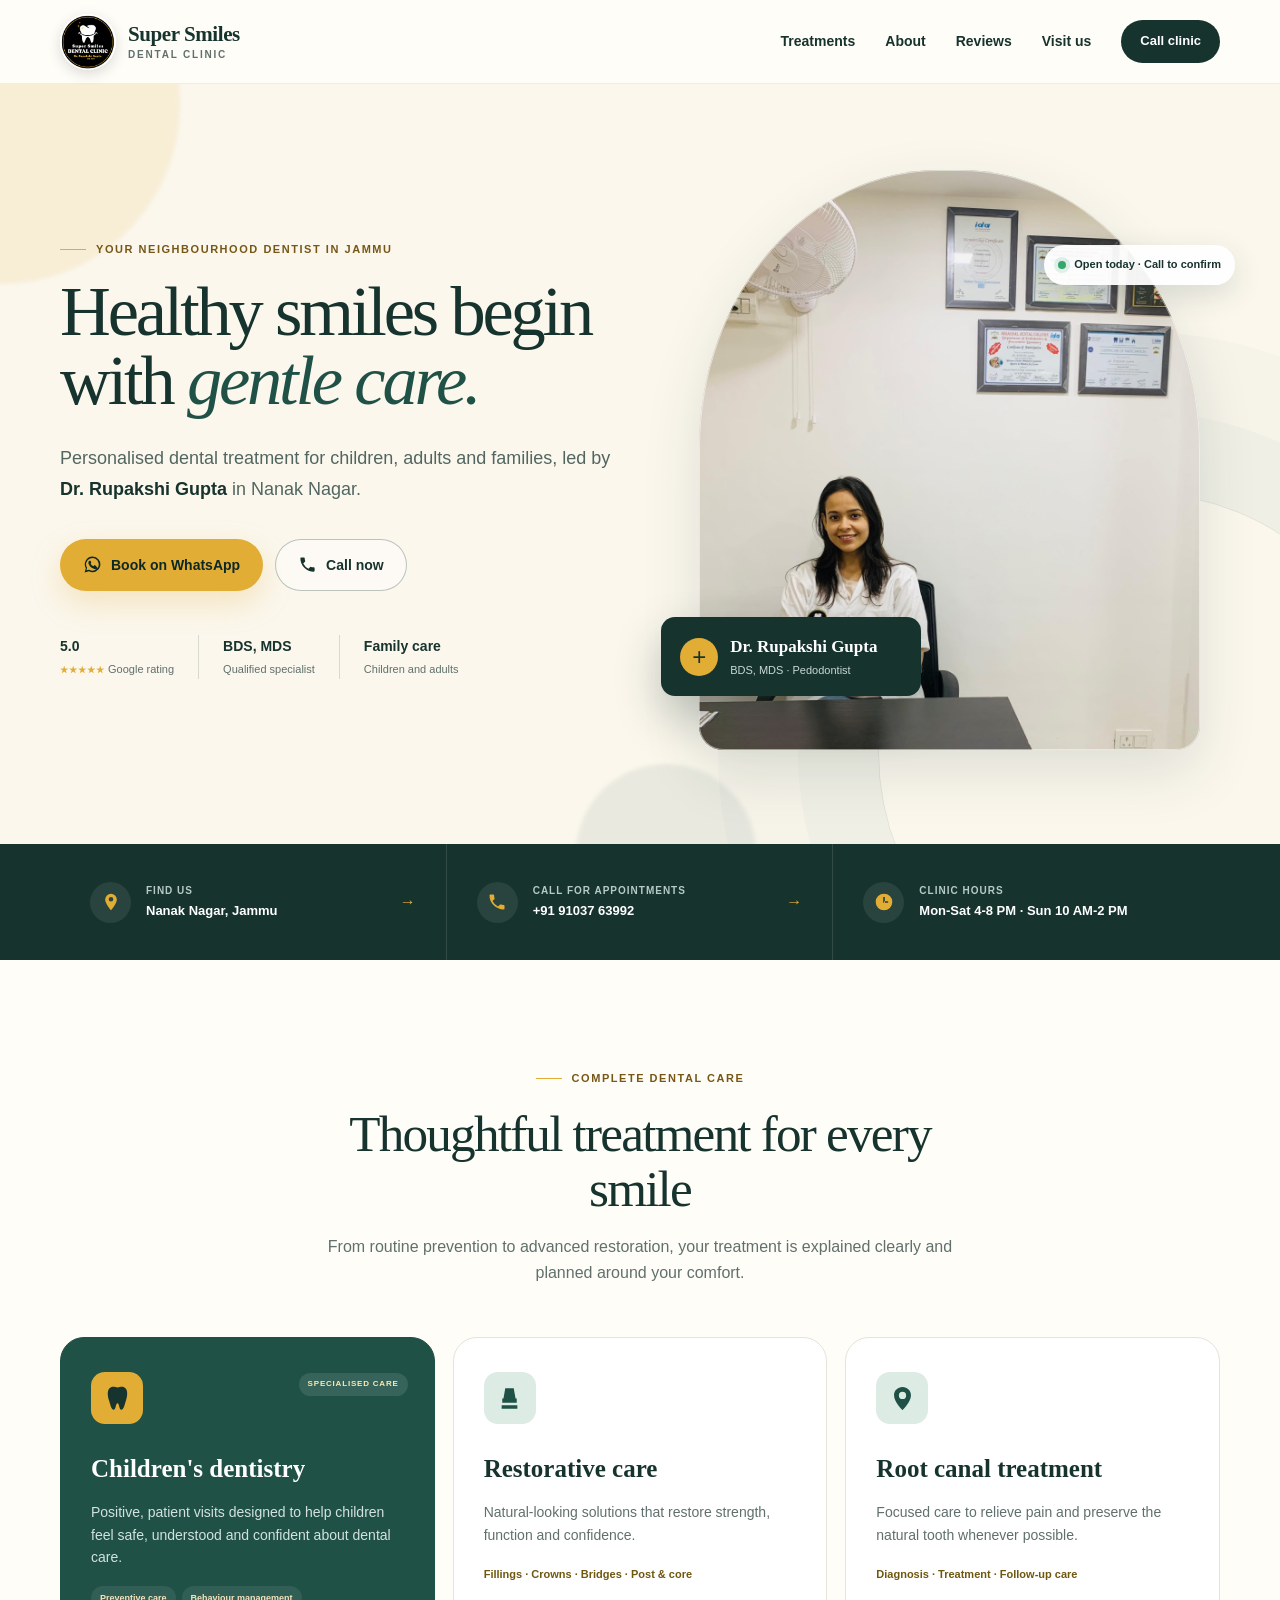
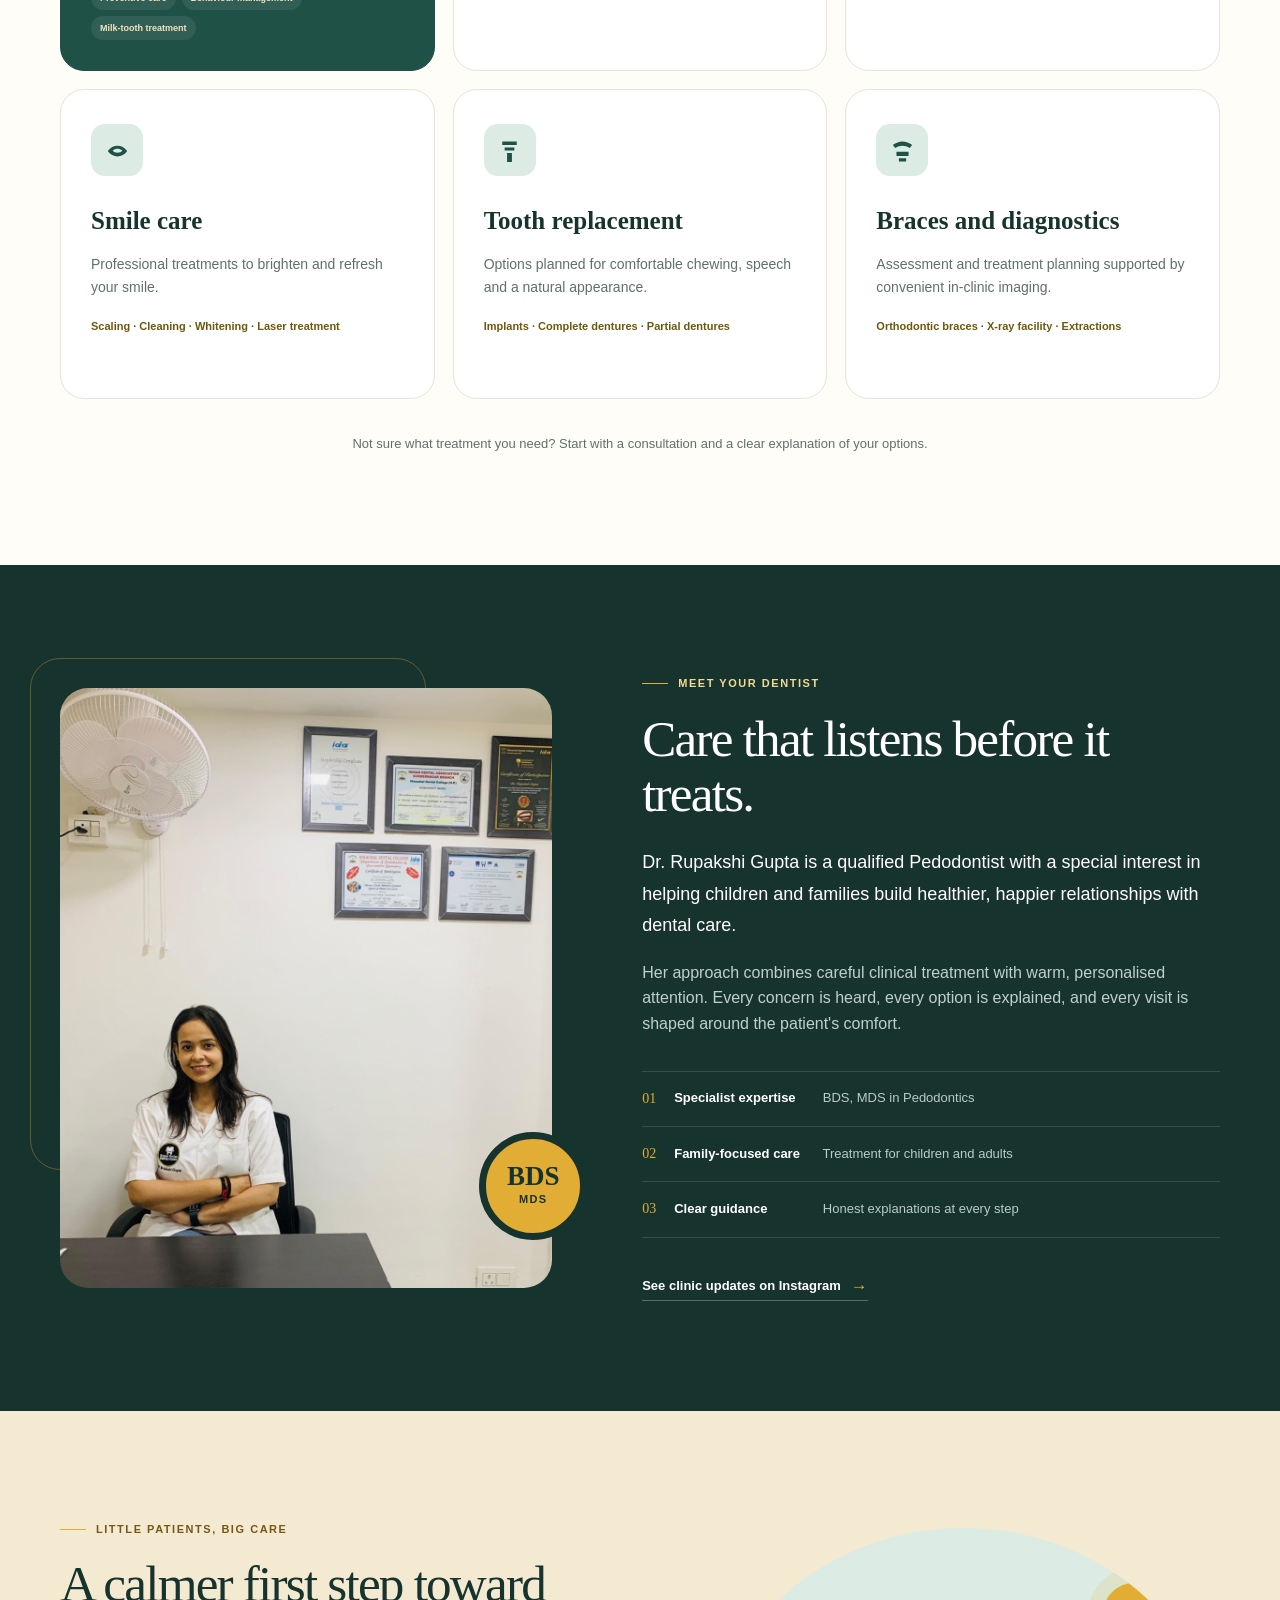
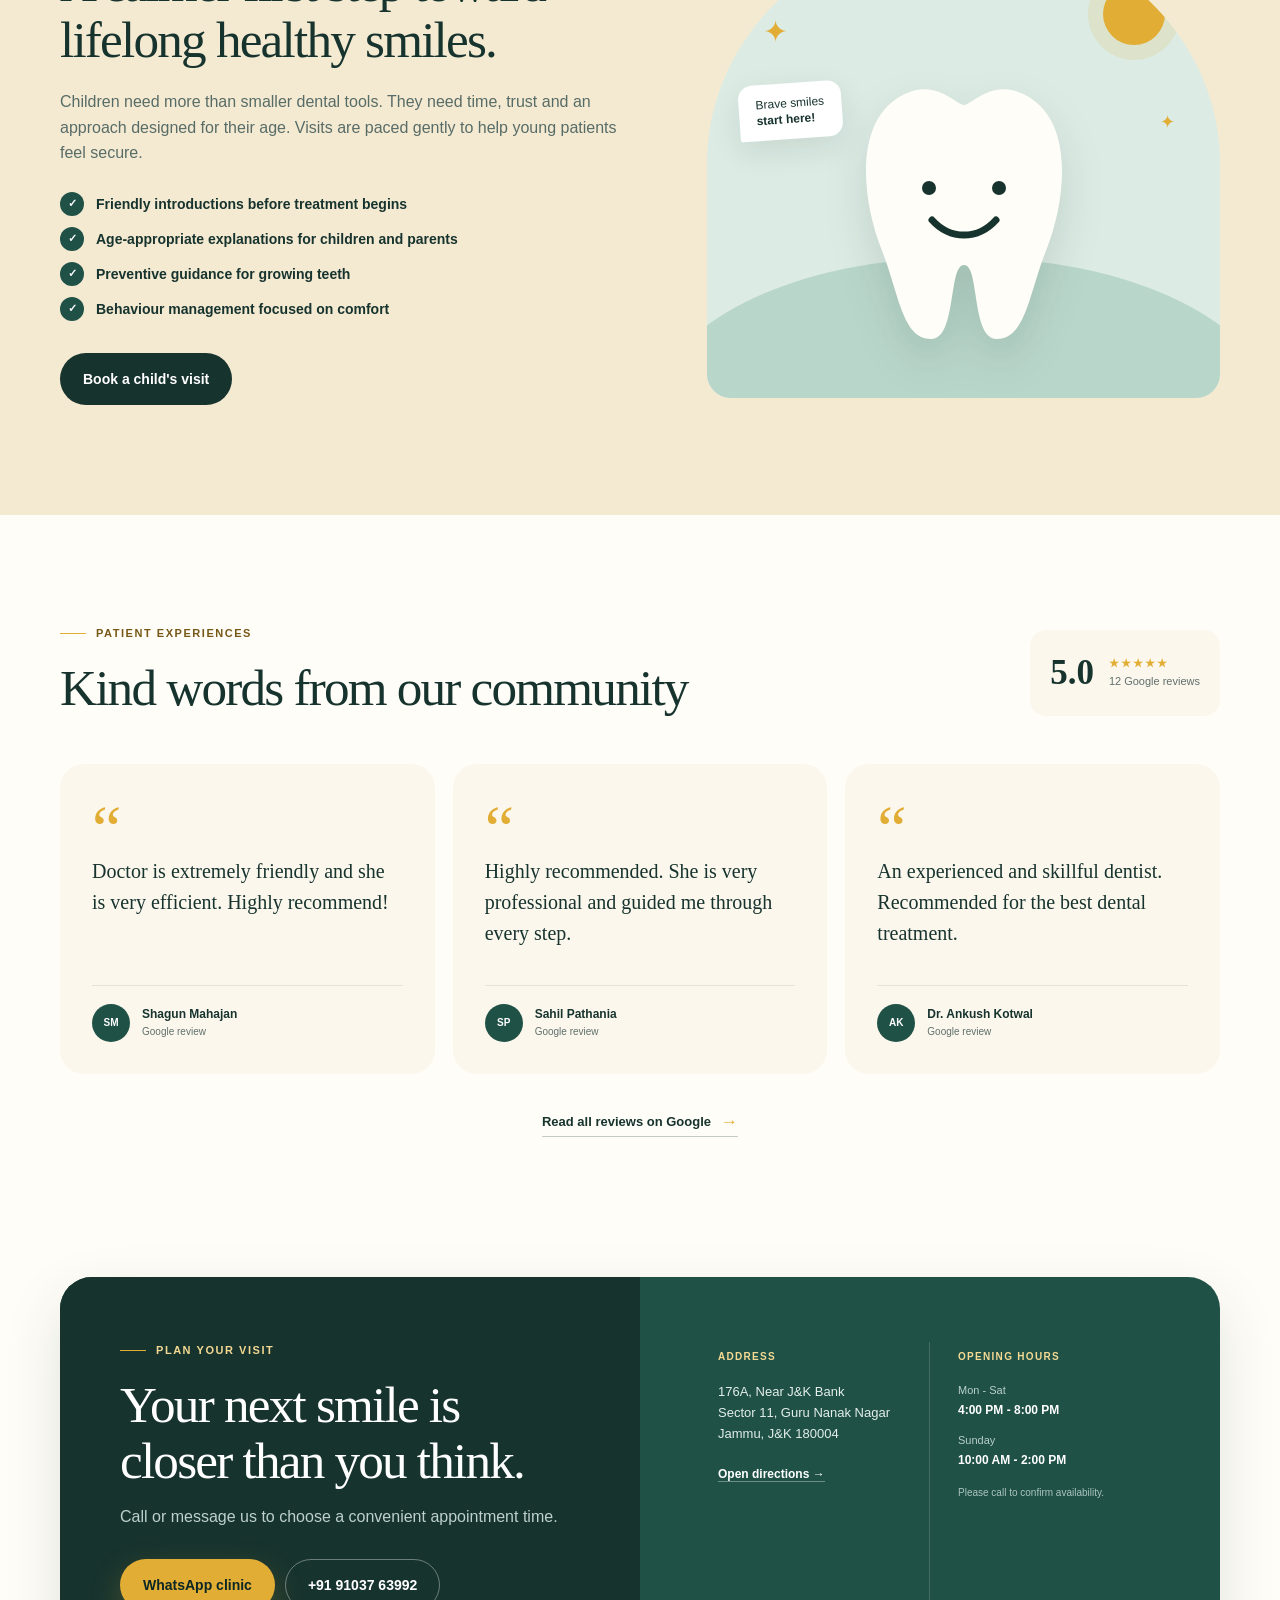
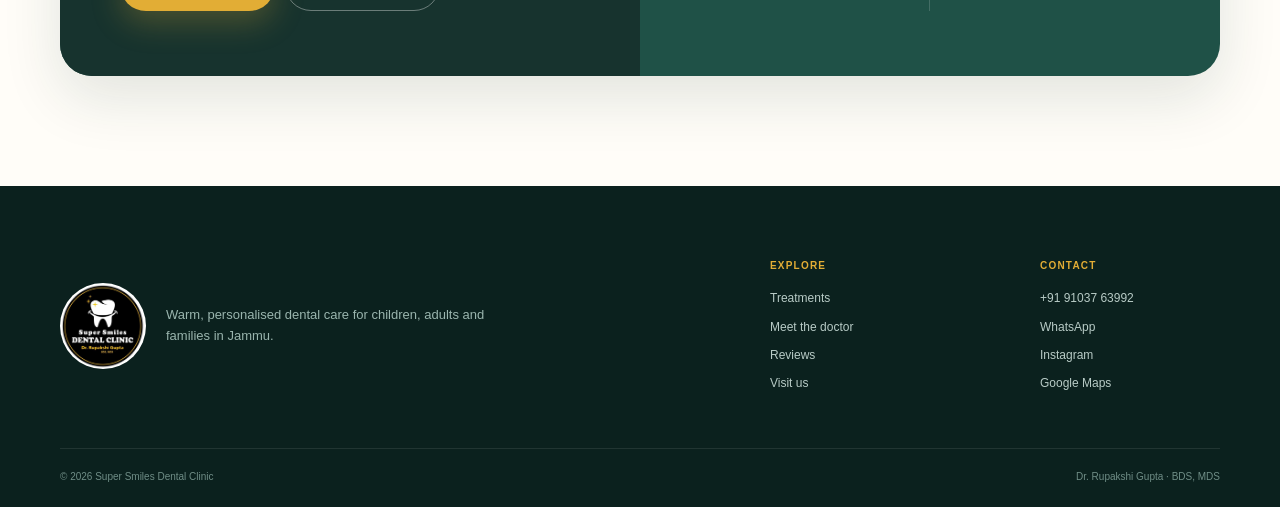
==== index.html @ 42ee1f56 "Build Super Smiles Dental Clinic website" ====
<!doctype html>
<html lang="en">
  <head>
    <meta charset="UTF-8" />
    <meta name="viewport" content="width=device-width, initial-scale=1" />
    <meta
      name="description"
      content="Friendly, personalised dental care for families in Nanak Nagar, Jammu. Book an appointment with Dr. Rupakshi Gupta, BDS, MDS, Pedodontist."
    />
    <meta name="theme-color" content="#163832" />
    <meta name="robots" content="index, follow" />
    <meta property="og:type" content="website" />
    <meta property="og:title" content="Super Smiles Dental Clinic | Jammu" />
    <meta
      property="og:description"
      content="Gentle dental care for children, adults and families in Nanak Nagar, Jammu."
    />
    <meta property="og:url" content="https://himu-gupta.github.io/super-smiles-clinic/" />
    <meta property="og:image" content="https://himu-gupta.github.io/super-smiles-clinic/assets/images/dr-rupakshi-original.jpg" />
    <link rel="canonical" href="https://himu-gupta.github.io/super-smiles-clinic/" />
    <title>Super Smiles Dental Clinic | Dentist in Nanak Nagar, Jammu</title>
    <link rel="icon" href="assets/images/favicon.svg" type="image/svg+xml" />
    <link rel="preload" href="assets/images/dr-rupakshi-original.jpg" as="image" />
    <link rel="stylesheet" href="assets/css/styles.css" />
    <script type="application/ld+json">
      {
        "@context": "https://schema.org",
        "@type": "Dentist",
        "name": "Super Smiles Dental Clinic",
        "url": "https://himu-gupta.github.io/super-smiles-clinic/",
        "image": "https://himu-gupta.github.io/super-smiles-clinic/assets/images/logo-original.jpg",
        "telephone": "+91-91037-63992",
        "priceRange": "$$",
        "address": {
          "@type": "PostalAddress",
          "streetAddress": "176A, Near J&K Bank, Sector 11, Guru Nanak Nagar",
          "addressLocality": "Jammu",
          "addressRegion": "Jammu and Kashmir",
          "postalCode": "180004",
          "addressCountry": "IN"
        },
        "openingHoursSpecification": [
          {
            "@type": "OpeningHoursSpecification",
            "dayOfWeek": ["Monday", "Tuesday", "Wednesday", "Thursday", "Friday", "Saturday"],
            "opens": "16:00",
            "closes": "20:00"
          },
          {
            "@type": "OpeningHoursSpecification",
            "dayOfWeek": "Sunday",
            "opens": "10:00",
            "closes": "14:00"
          }
        ],
        "sameAs": ["https://www.instagram.com/supersmilesclinic/"]
      }
    </script>
  </head>
  <body>
    <a class="skip-link" href="#main">Skip to content</a>

    <header class="site-header" id="top">
      <div class="container header-inner">
        <a class="brand" href="#top" aria-label="Super Smiles Dental Clinic home">
          <img src="assets/images/logo-original.jpg" alt="" width="58" height="58" />
          <span>
            <strong>Super Smiles</strong>
            <small>Dental Clinic</small>
          </span>
        </a>

        <button class="menu-toggle" type="button" aria-expanded="false" aria-controls="site-nav">
          <span class="sr-only">Open navigation</span>
          <span></span><span></span><span></span>
        </button>

        <nav class="site-nav" id="site-nav" aria-label="Main navigation">
          <a href="#services">Treatments</a>
          <a href="#doctor">About</a>
          <a href="#reviews">Reviews</a>
          <a href="#visit">Visit us</a>
          <a class="button button-small button-dark" href="tel:+919103763992">Call clinic</a>
        </nav>
      </div>
    </header>

    <main id="main">
      <section class="hero">
        <div class="hero-glow hero-glow-one" aria-hidden="true"></div>
        <div class="hero-glow hero-glow-two" aria-hidden="true"></div>
        <div class="container hero-grid">
          <div class="hero-copy">
            <div class="eyebrow"><span></span> Your neighbourhood dentist in Jammu</div>
            <h1>Healthy smiles begin with <em>gentle care.</em></h1>
            <p class="hero-lead">
              Personalised dental treatment for children, adults and families, led by
              <strong>Dr. Rupakshi Gupta</strong> in Nanak Nagar.
            </p>
            <div class="hero-actions">
              <a
                class="button button-primary"
                href="https://wa.me/919103763992?text=Hello%20Super%20Smiles%20Dental%20Clinic%2C%20I%20would%20like%20to%20book%20an%20appointment."
                target="_blank"
                rel="noopener"
              >
                <svg aria-hidden="true" viewBox="0 0 24 24"><path d="M12 2a9.7 9.7 0 0 0-8.4 14.6L2 22l5.6-1.5A9.8 9.8 0 1 0 12 2Zm0 17.8a8 8 0 0 1-4.1-1.1l-.3-.2-3.3.9.9-3.2-.2-.3a8 8 0 1 1 7 3.9Zm4.4-6c-.2-.1-1.4-.7-1.7-.8-.2-.1-.4-.1-.6.1l-.7.9c-.1.2-.3.2-.5.1a6.5 6.5 0 0 1-3.2-2.8c-.2-.3 0-.4.1-.5l.4-.5.2-.4c.1-.2 0-.3 0-.4l-.8-1.9c-.2-.5-.4-.4-.6-.4h-.5c-.2 0-.5.1-.7.3-.3.3-1 1-1 2.4s1 2.8 1.2 3c.1.2 2 3.1 4.9 4.3.7.3 1.2.5 1.6.6.7.2 1.3.2 1.8.1.5-.1 1.4-.6 1.6-1.1.2-.6.2-1 .2-1.1-.1-.1-.3-.2-.5-.3Z"/></svg>
                Book on WhatsApp
              </a>
              <a class="button button-ghost" href="tel:+919103763992">
                <svg aria-hidden="true" viewBox="0 0 24 24"><path d="M6.6 10.8a15.5 15.5 0 0 0 6.6 6.6l2.2-2.2c.3-.3.7-.4 1-.2 1.1.4 2.3.6 3.6.6.6 0 1 .4 1 1V20c0 .6-.4 1-1 1A17 17 0 0 1 3 4c0-.6.4-1 1-1h3.5c.6 0 1 .4 1 1 0 1.3.2 2.5.6 3.6.1.4 0 .8-.3 1l-2.2 2.2Z"/></svg>
                Call now
              </a>
            </div>
            <div class="trust-row" aria-label="Clinic highlights">
              <div><strong>5.0</strong><span><b aria-hidden="true">★★★★★</b> Google rating</span></div>
              <div><strong>BDS, MDS</strong><span>Qualified specialist</span></div>
              <div><strong>Family care</strong><span>Children and adults</span></div>
            </div>
          </div>

          <div class="hero-visual">
            <div class="portrait-frame">
              <img
                src="assets/images/dr-rupakshi-original.jpg"
                alt="Dr. Rupakshi Gupta at Super Smiles Dental Clinic"
                width="1259"
                height="1280"
              />
            </div>
            <div class="doctor-card">
              <span class="doctor-card-icon" aria-hidden="true">+</span>
              <span><strong>Dr. Rupakshi Gupta</strong><small>BDS, MDS · Pedodontist</small></span>
            </div>
            <div class="open-card"><span></span> Open today · Call to confirm</div>
          </div>
        </div>
      </section>

      <section class="quick-info" aria-label="Quick clinic information">
        <div class="container quick-info-grid">
          <a href="https://www.google.com/maps/search/?api=1&query=Super+Smiles+Dental+Clinic+Jammu" target="_blank" rel="noopener">
            <span class="info-icon"><svg aria-hidden="true" viewBox="0 0 24 24"><path d="M12 2a7 7 0 0 0-7 7c0 5.2 7 13 7 13s7-7.8 7-13a7 7 0 0 0-7-7Zm0 9.5A2.5 2.5 0 1 1 12 6a2.5 2.5 0 0 1 0 5.5Z"/></svg></span>
            <span><small>Find us</small><strong>Nanak Nagar, Jammu</strong></span>
            <span class="arrow" aria-hidden="true">→</span>
          </a>
          <a href="tel:+919103763992">
            <span class="info-icon"><svg aria-hidden="true" viewBox="0 0 24 24"><path d="M6.6 10.8a15.5 15.5 0 0 0 6.6 6.6l2.2-2.2c.3-.3.7-.4 1-.2 1.1.4 2.3.6 3.6.6.6 0 1 .4 1 1V20c0 .6-.4 1-1 1A17 17 0 0 1 3 4c0-.6.4-1 1-1h3.5c.6 0 1 .4 1 1 0 1.3.2 2.5.6 3.6.1.4 0 .8-.3 1l-2.2 2.2Z"/></svg></span>
            <span><small>Call for appointments</small><strong>+91 91037 63992</strong></span>
            <span class="arrow" aria-hidden="true">→</span>
          </a>
          <div>
            <span class="info-icon"><svg aria-hidden="true" viewBox="0 0 24 24"><path d="M12 2a10 10 0 1 0 10 10A10 10 0 0 0 12 2Zm1 11h-2V6h2Zm4 0h-5v-2h5Z"/></svg></span>
            <span><small>Clinic hours</small><strong>Mon-Sat 4-8 PM · Sun 10 AM-2 PM</strong></span>
          </div>
        </div>
      </section>

      <section class="section services" id="services">
        <div class="container">
          <div class="section-heading centered">
            <div class="eyebrow"><span></span> Complete dental care</div>
            <h2>Thoughtful treatment for every smile</h2>
            <p>From routine prevention to advanced restoration, your treatment is explained clearly and planned around your comfort.</p>
          </div>
          <div class="service-grid">
            <article class="service-card featured-service">
              <span class="service-icon"><svg aria-hidden="true" viewBox="0 0 48 48"><path d="M34.8 5.4c-4.2-1.8-7.4.4-10.8.4s-6.6-2.2-10.8-.4C5.8 8.6 7.7 20.7 10 27.2c2.1 6 3.4 15.4 7.7 15.4 3.6 0 3.3-10.9 6.3-10.9s2.7 10.9 6.3 10.9c4.3 0 5.6-9.4 7.7-15.4 2.3-6.5 4.2-18.6-3.2-21.8Z"/></svg></span>
              <span class="service-tag">Specialised care</span>
              <h3>Children's dentistry</h3>
              <p>Positive, patient visits designed to help children feel safe, understood and confident about dental care.</p>
              <ul><li>Preventive care</li><li>Behaviour management</li><li>Milk-tooth treatment</li></ul>
            </article>
            <article class="service-card">
              <span class="service-icon"><svg aria-hidden="true" viewBox="0 0 48 48"><path d="M11 35h26v6H11zM17 7h14l3 17H14l3-17Zm-5 17h24v7H12z"/></svg></span>
              <h3>Restorative care</h3>
              <p>Natural-looking solutions that restore strength, function and confidence.</p>
              <div class="service-list">Fillings · Crowns · Bridges · Post & core</div>
            </article>
            <article class="service-card">
              <span class="service-icon"><svg aria-hidden="true" viewBox="0 0 48 48"><path d="M24 5c-8 0-14 6.1-14 13.5C10 30 24 43 24 43s14-13 14-24.5C38 11.1 32 5 24 5Zm0 20a6 6 0 1 1 0-12 6 6 0 0 1 0 12Z"/></svg></span>
              <h3>Root canal treatment</h3>
              <p>Focused care to relieve pain and preserve the natural tooth whenever possible.</p>
              <div class="service-list">Diagnosis · Treatment · Follow-up care</div>
            </article>
            <article class="service-card">
              <span class="service-icon"><svg aria-hidden="true" viewBox="0 0 48 48"><path d="M8 25c8-12 24-12 32 0-8 12-24 12-32 0Zm8-1c3 5 13 5 16 0-5-4-11-4-16 0Z"/></svg></span>
              <h3>Smile care</h3>
              <p>Professional treatments to brighten and refresh your smile.</p>
              <div class="service-list">Scaling · Cleaning · Whitening · Laser treatment</div>
            </article>
            <article class="service-card">
              <span class="service-icon"><svg aria-hidden="true" viewBox="0 0 48 48"><path d="M12 9h24v6H12zm4 10h16v5H16zm4 9h8v15h-8z"/></svg></span>
              <h3>Tooth replacement</h3>
              <p>Options planned for comfortable chewing, speech and a natural appearance.</p>
              <div class="service-list">Implants · Complete dentures · Partial dentures</div>
            </article>
            <article class="service-card">
              <span class="service-icon"><svg aria-hidden="true" viewBox="0 0 48 48"><path d="M8 15c10-8 22-8 32 0l-4 5c-8-5-16-5-24 0l-4-5Zm6 11h20v7H14zm4 11h12v5H18z"/></svg></span>
              <h3>Braces and diagnostics</h3>
              <p>Assessment and treatment planning supported by convenient in-clinic imaging.</p>
              <div class="service-list">Orthodontic braces · X-ray facility · Extractions</div>
            </article>
          </div>
          <p class="services-note">Not sure what treatment you need? Start with a consultation and a clear explanation of your options.</p>
        </div>
      </section>

      <section class="section doctor" id="doctor">
        <div class="container doctor-grid">
          <div class="doctor-image-wrap">
            <div class="doctor-image-card">
              <img src="assets/images/dr-rupakshi-original.jpg" alt="Dr. Rupakshi Gupta in her clinic" width="1259" height="1280" loading="lazy" />
            </div>
            <div class="experience-seal"><strong>BDS</strong><span>MDS</span></div>
          </div>
          <div class="doctor-copy">
            <div class="eyebrow light"><span></span> Meet your dentist</div>
            <h2>Care that listens before it treats.</h2>
            <p class="doctor-intro">Dr. Rupakshi Gupta is a qualified Pedodontist with a special interest in helping children and families build healthier, happier relationships with dental care.</p>
            <p>Her approach combines careful clinical treatment with warm, personalised attention. Every concern is heard, every option is explained, and every visit is shaped around the patient's comfort.</p>
            <div class="credential-list">
              <div><span>01</span><p><strong>Specialist expertise</strong> BDS, MDS in Pedodontics</p></div>
              <div><span>02</span><p><strong>Family-focused care</strong> Treatment for children and adults</p></div>
              <div><span>03</span><p><strong>Clear guidance</strong> Honest explanations at every step</p></div>
            </div>
            <a class="text-link light-link" href="https://www.instagram.com/supersmilesclinic/" target="_blank" rel="noopener">See clinic updates on Instagram <span aria-hidden="true">→</span></a>
          </div>
        </div>
      </section>

      <section class="section child-care">
        <div class="container child-care-grid">
          <div class="child-copy">
            <div class="eyebrow"><span></span> Little patients, big care</div>
            <h2>A calmer first step toward lifelong healthy smiles.</h2>
            <p>Children need more than smaller dental tools. They need time, trust and an approach designed for their age. Visits are paced gently to help young patients feel secure.</p>
            <ul class="check-list">
              <li><span>✓</span> Friendly introductions before treatment begins</li>
              <li><span>✓</span> Age-appropriate explanations for children and parents</li>
              <li><span>✓</span> Preventive guidance for growing teeth</li>
              <li><span>✓</span> Behaviour management focused on comfort</li>
            </ul>
            <a class="button button-dark" href="https://wa.me/919103763992?text=Hello%2C%20I%20would%20like%20to%20book%20a%20dental%20appointment%20for%20my%20child." target="_blank" rel="noopener">Book a child's visit</a>
          </div>
          <div class="child-illustration" aria-hidden="true">
            <div class="sun"></div>
            <div class="tooth-character">
              <svg viewBox="0 0 300 300"><path d="M207 30c-31-13-49 12-57 12S124 17 93 30C37 54 49 139 67 185c18 45 21 91 50 91 26 0 17-74 33-74s7 74 33 74c29 0 32-46 50-91 18-46 30-131-26-155Z"/><circle cx="115" cy="125" r="7"/><circle cx="185" cy="125" r="7"/><path class="smile" d="M118 157c18 20 46 20 64 0"/></svg>
            </div>
            <span class="spark spark-one">✦</span><span class="spark spark-two">✦</span>
            <div class="speech-bubble">Brave smiles<br /><strong>start here!</strong></div>
          </div>
        </div>
      </section>

      <section class="section reviews" id="reviews">
        <div class="container">
          <div class="reviews-heading">
            <div class="section-heading">
              <div class="eyebrow"><span></span> Patient experiences</div>
              <h2>Kind words from our community</h2>
            </div>
            <div class="google-score"><strong>5.0</strong><span><b aria-hidden="true">★★★★★</b> 12 Google reviews</span></div>
          </div>
          <div class="review-grid">
            <figure class="review-card">
              <div class="quote-mark">“</div>
              <blockquote>Doctor is extremely friendly and she is very efficient. Highly recommend!</blockquote>
              <figcaption><span>SM</span><div><strong>Shagun Mahajan</strong><small>Google review</small></div></figcaption>
            </figure>
            <figure class="review-card">
              <div class="quote-mark">“</div>
              <blockquote>Highly recommended. She is very professional and guided me through every step.</blockquote>
              <figcaption><span>SP</span><div><strong>Sahil Pathania</strong><small>Google review</small></div></figcaption>
            </figure>
            <figure class="review-card">
              <div class="quote-mark">“</div>
              <blockquote>An experienced and skillful dentist. Recommended for the best dental treatment.</blockquote>
              <figcaption><span>AK</span><div><strong>Dr. Ankush Kotwal</strong><small>Google review</small></div></figcaption>
            </figure>
          </div>
          <div class="review-footer">
            <a class="text-link" href="https://www.google.com/search?q=Super+Smiles+Dental+Clinic+Jammu+reviews" target="_blank" rel="noopener">Read all reviews on Google <span aria-hidden="true">→</span></a>
          </div>
        </div>
      </section>

      <section class="section visit" id="visit">
        <div class="container visit-card">
          <div class="visit-details">
            <div class="eyebrow light"><span></span> Plan your visit</div>
            <h2>Your next smile is closer than you think.</h2>
            <p>Call or message us to choose a convenient appointment time.</p>
            <div class="visit-actions">
              <a class="button button-primary" href="https://wa.me/919103763992?text=Hello%20Super%20Smiles%20Dental%20Clinic%2C%20I%20would%20like%20to%20book%20an%20appointment." target="_blank" rel="noopener">WhatsApp clinic</a>
              <a class="button button-outline-light" href="tel:+919103763992">+91 91037 63992</a>
            </div>
          </div>
          <div class="visit-info">
            <div class="visit-info-block">
              <small>Address</small>
              <p>176A, Near J&amp;K Bank<br />Sector 11, Guru Nanak Nagar<br />Jammu, J&amp;K 180004</p>
              <a href="https://www.google.com/maps/search/?api=1&query=Super+Smiles+Dental+Clinic+Jammu" target="_blank" rel="noopener">Open directions →</a>
            </div>
            <div class="visit-info-block hours-block">
              <small>Opening hours</small>
              <dl>
                <div><dt>Mon - Sat</dt><dd>4:00 PM - 8:00 PM</dd></div>
                <div><dt>Sunday</dt><dd>10:00 AM - 2:00 PM</dd></div>
              </dl>
              <p class="hours-note">Please call to confirm availability.</p>
            </div>
          </div>
        </div>
      </section>
    </main>

    <footer class="site-footer">
      <div class="container footer-main">
        <div class="footer-brand">
          <img src="assets/images/logo-original.jpg" alt="Super Smiles Dental Clinic" width="86" height="86" loading="lazy" />
          <p>Warm, personalised dental care for children, adults and families in Jammu.</p>
        </div>
        <div class="footer-links"><strong>Explore</strong><a href="#services">Treatments</a><a href="#doctor">Meet the doctor</a><a href="#reviews">Reviews</a><a href="#visit">Visit us</a></div>
        <div class="footer-links"><strong>Contact</strong><a href="tel:+919103763992">+91 91037 63992</a><a href="https://wa.me/919103763992" target="_blank" rel="noopener">WhatsApp</a><a href="https://www.instagram.com/supersmilesclinic/" target="_blank" rel="noopener">Instagram</a><a href="https://www.google.com/maps/search/?api=1&query=Super+Smiles+Dental+Clinic+Jammu" target="_blank" rel="noopener">Google Maps</a></div>
      </div>
      <div class="container footer-bottom"><span>© <span id="year">2026</span> Super Smiles Dental Clinic</span><span>Dr. Rupakshi Gupta · BDS, MDS</span></div>
    </footer>

    <nav class="mobile-actions" aria-label="Appointment actions">
      <a href="tel:+919103763992"><svg aria-hidden="true" viewBox="0 0 24 24"><path d="M6.6 10.8a15.5 15.5 0 0 0 6.6 6.6l2.2-2.2c.3-.3.7-.4 1-.2 1.1.4 2.3.6 3.6.6.6 0 1 .4 1 1V20c0 .6-.4 1-1 1A17 17 0 0 1 3 4c0-.6.4-1 1-1h3.5c.6 0 1 .4 1 1 0 1.3.2 2.5.6 3.6.1.4 0 .8-.3 1l-2.2 2.2Z"/></svg>Call</a>
      <a class="whatsapp-action" href="https://wa.me/919103763992?text=Hello%2C%20I%20would%20like%20to%20book%20an%20appointment." target="_blank" rel="noopener"><svg aria-hidden="true" viewBox="0 0 24 24"><path d="M12 2a9.7 9.7 0 0 0-8.4 14.6L2 22l5.6-1.5A9.8 9.8 0 1 0 12 2Zm0 17.8a8 8 0 0 1-4.1-1.1l-.3-.2-3.3.9.9-3.2-.2-.3a8 8 0 1 1 7 3.9Z"/></svg>WhatsApp</a>
      <a href="https://www.google.com/maps/search/?api=1&query=Super+Smiles+Dental+Clinic+Jammu" target="_blank" rel="noopener"><svg aria-hidden="true" viewBox="0 0 24 24"><path d="M12 2a7 7 0 0 0-7 7c0 5.2 7 13 7 13s7-7.8 7-13a7 7 0 0 0-7-7Zm0 9.5A2.5 2.5 0 1 1 12 6a2.5 2.5 0 0 1 0 5.5Z"/></svg>Directions</a>
    </nav>

    <script src="assets/js/main.js" defer></script>
  </body>
</html>
---- assets/css/styles.css ----
:root {
  --ink: #17332e;
  --ink-deep: #0d2824;
  --green: #1f5147;
  --green-light: #dcebe4;
  --gold: #e2ad35;
  --gold-light: #f8e8bd;
  --cream: #fbf7ed;
  --paper: #fffdf8;
  --muted: #60706c;
  --line: #e5e3da;
  --white: #fff;
  --shadow: 0 22px 60px rgba(18, 50, 44, 0.12);
  --radius: 24px;
  --font-display: Georgia, "Times New Roman", serif;
  --font-body: Inter, ui-sans-serif, -apple-system, BlinkMacSystemFont, "Segoe UI", sans-serif;
}

* { box-sizing: border-box; }
html { scroll-behavior: smooth; }
body { margin: 0; color: var(--ink); background: var(--paper); font-family: var(--font-body); line-height: 1.6; -webkit-font-smoothing: antialiased; }
body.menu-open { overflow: hidden; }
img { display: block; max-width: 100%; }
a { color: inherit; text-decoration: none; }
button, a { -webkit-tap-highlight-color: transparent; }
svg { display: block; }
.container { width: min(1160px, calc(100% - 40px)); margin-inline: auto; }
.section { padding: 110px 0; }
.sr-only { position: absolute; width: 1px; height: 1px; padding: 0; margin: -1px; overflow: hidden; clip: rect(0, 0, 0, 0); white-space: nowrap; border: 0; }
.skip-link { position: fixed; z-index: 999; top: 12px; left: 12px; transform: translateY(-200%); padding: 10px 16px; background: var(--white); border-radius: 8px; }
.skip-link:focus { transform: none; }

.site-header { position: relative; z-index: 50; height: 84px; background: rgba(255, 253, 248, 0.94); border-bottom: 1px solid rgba(23, 51, 46, 0.08); backdrop-filter: blur(14px); }
.header-inner { height: 100%; display: flex; align-items: center; justify-content: space-between; }
.brand { display: flex; align-items: center; gap: 12px; line-height: 1.05; }
.brand img { width: 56px; height: 56px; border-radius: 50%; object-fit: cover; box-shadow: 0 4px 14px rgba(0, 0, 0, 0.14); }
.brand strong { display: block; font-family: var(--font-display); font-size: 21px; letter-spacing: -0.02em; }
.brand small { display: block; margin-top: 5px; color: var(--muted); font-size: 10px; font-weight: 800; letter-spacing: 0.18em; text-transform: uppercase; }
.site-nav { display: flex; align-items: center; gap: 30px; }
.site-nav > a:not(.button) { font-size: 14px; font-weight: 700; }
.site-nav > a:not(.button):hover { color: #9b6e0a; }
.menu-toggle { display: none; width: 44px; height: 44px; padding: 10px; border: 0; background: transparent; }
.menu-toggle span:not(.sr-only) { display: block; width: 24px; height: 2px; margin: 5px auto; background: var(--ink); transition: transform .2s, opacity .2s; }

.button { min-height: 52px; display: inline-flex; align-items: center; justify-content: center; gap: 9px; padding: 13px 22px; border: 1px solid transparent; border-radius: 999px; font-size: 14px; font-weight: 800; transition: transform .2s, background .2s, box-shadow .2s; }
.button:hover { transform: translateY(-2px); }
.button svg { width: 19px; height: 19px; fill: currentColor; }
.button-small { min-height: 43px; padding: 9px 18px; font-size: 13px; }
.button-primary { color: var(--ink-deep); background: var(--gold); box-shadow: 0 12px 30px rgba(226, 173, 53, .25); }
.button-primary:hover { background: #edba44; box-shadow: 0 15px 35px rgba(226, 173, 53, .32); }
.button-dark { color: var(--white); background: var(--ink); }
.button-dark:hover { background: #24564c; }
.button-ghost { color: var(--ink); border-color: rgba(23, 51, 46, .28); background: rgba(255, 255, 255, .44); }
.button-outline-light { color: var(--white); border-color: rgba(255, 255, 255, .36); }
.button-outline-light:hover { background: rgba(255, 255, 255, .09); }

.hero { position: relative; overflow: hidden; padding: 86px 0 94px; background: var(--cream); }
.hero::after { content: ""; position: absolute; right: -120px; bottom: -170px; width: 520px; height: 520px; border: 1px solid rgba(31, 81, 71, .12); border-radius: 50%; box-shadow: 0 0 0 80px rgba(31, 81, 71, .025), 0 0 0 160px rgba(31, 81, 71, .02); }
.hero-glow { position: absolute; border-radius: 50%; filter: blur(2px); }
.hero-glow-one { width: 360px; height: 360px; left: -180px; top: -160px; background: rgba(226, 173, 53, .12); }
.hero-glow-two { width: 180px; height: 180px; left: 45%; bottom: -100px; background: rgba(31, 81, 71, .08); }
.hero-grid { position: relative; z-index: 2; display: grid; grid-template-columns: 1.04fr .96fr; align-items: center; gap: 75px; }
.eyebrow { display: flex; align-items: center; gap: 10px; margin-bottom: 18px; color: #775716; font-size: 11px; font-weight: 900; letter-spacing: .14em; text-transform: uppercase; }
.eyebrow span { width: 26px; height: 1px; background: var(--gold); }
.eyebrow.light { color: #f3d992; }
.hero h1 { max-width: 650px; margin: 0; font-family: var(--font-display); font-size: clamp(54px, 5.5vw, 78px); font-weight: 500; letter-spacing: -.045em; line-height: .99; }
.hero h1 em { color: var(--green); font-weight: 500; }
.hero-lead { max-width: 590px; margin: 27px 0 0; color: #526661; font-size: 18px; line-height: 1.75; }
.hero-lead strong { color: var(--ink); }
.hero-actions { display: flex; gap: 12px; margin-top: 33px; }
.trust-row { display: flex; align-items: stretch; margin-top: 44px; }
.trust-row > div { display: flex; flex-direction: column; justify-content: center; padding: 0 24px; border-left: 1px solid rgba(23, 51, 46, .15); }
.trust-row > div:first-child { padding-left: 0; border-left: 0; }
.trust-row strong { font-size: 14px; }
.trust-row span { margin-top: 4px; color: var(--muted); font-size: 11px; }
.trust-row b { color: var(--gold); font-size: 9px; letter-spacing: 1px; }
.hero-visual { position: relative; min-height: 580px; }
.portrait-frame { position: absolute; inset: 0 20px 0 0; overflow: hidden; border-radius: 48% 48% 24px 24px; background: #e9e3d6; box-shadow: var(--shadow); }
.portrait-frame::after { content: ""; position: absolute; inset: 0; box-shadow: inset 0 0 0 1px rgba(255, 255, 255, .5); border-radius: inherit; pointer-events: none; }
.portrait-frame img { width: 100%; height: 100%; object-fit: cover; object-position: center; }
.doctor-card { position: absolute; left: -38px; bottom: 54px; display: flex; align-items: center; gap: 12px; min-width: 260px; padding: 16px 19px; color: var(--white); background: var(--ink); border-radius: 14px; box-shadow: 0 20px 45px rgba(13, 40, 36, .25); }
.doctor-card-icon { display: grid; place-items: center; width: 38px; height: 38px; color: var(--ink); background: var(--gold); border-radius: 50%; font-size: 24px; }
.doctor-card strong, .doctor-card small { display: block; }
.doctor-card strong { font-family: var(--font-display); font-size: 17px; }
.doctor-card small { margin-top: 2px; color: #c9d8d4; font-size: 11px; }
.open-card { position: absolute; right: -15px; top: 75px; display: flex; align-items: center; gap: 8px; padding: 11px 14px; color: var(--ink); background: rgba(255, 255, 255, .94); border-radius: 999px; box-shadow: 0 10px 30px rgba(18, 50, 44, .14); font-size: 11px; font-weight: 800; }
.open-card span { width: 8px; height: 8px; background: #35a66f; border-radius: 50%; box-shadow: 0 0 0 4px rgba(53, 166, 111, .14); }

.quick-info { position: relative; z-index: 4; color: var(--white); background: var(--ink); }
.quick-info-grid { display: grid; grid-template-columns: repeat(3, 1fr); }
.quick-info-grid > * { min-height: 116px; display: flex; align-items: center; gap: 15px; padding: 25px 30px; border-right: 1px solid rgba(255, 255, 255, .12); }
.quick-info-grid > *:last-child { border: 0; }
.info-icon { flex: 0 0 auto; display: grid; place-items: center; width: 41px; height: 41px; color: var(--gold); background: rgba(255, 255, 255, .08); border-radius: 50%; }
.info-icon svg { width: 20px; height: 20px; fill: currentColor; }
.quick-info small, .quick-info strong { display: block; }
.quick-info small { margin-bottom: 3px; color: #b7cbc6; font-size: 10px; font-weight: 800; letter-spacing: .1em; text-transform: uppercase; }
.quick-info strong { font-size: 13px; line-height: 1.45; }
.quick-info .arrow { margin-left: auto; color: var(--gold); }

.section-heading { max-width: 650px; }
.section-heading.centered { margin: 0 auto 52px; text-align: center; }
.section-heading.centered .eyebrow { justify-content: center; }
.section-heading h2, .doctor h2, .child-care h2, .visit h2 { margin: 0; font-family: var(--font-display); font-size: clamp(40px, 4vw, 56px); font-weight: 500; letter-spacing: -.035em; line-height: 1.08; }
.section-heading p { margin: 18px 0 0; color: var(--muted); font-size: 16px; }
.services { background: var(--paper); }
.service-grid { display: grid; grid-template-columns: repeat(3, 1fr); gap: 18px; }
.service-card { position: relative; min-height: 310px; padding: 34px 30px 30px; background: #fff; border: 1px solid var(--line); border-radius: var(--radius); transition: transform .25s, box-shadow .25s, border-color .25s; }
.service-card:hover { transform: translateY(-5px); border-color: rgba(226, 173, 53, .5); box-shadow: 0 18px 42px rgba(18, 50, 44, .09); }
.service-icon { display: grid; place-items: center; width: 52px; height: 52px; margin-bottom: 25px; color: var(--green); background: var(--green-light); border-radius: 14px; }
.service-icon svg { width: 29px; height: 29px; fill: currentColor; }
.service-card h3 { margin: 0; font-family: var(--font-display); font-size: 25px; font-weight: 600; }
.service-card p { margin: 12px 0; color: var(--muted); font-size: 14px; }
.service-list { margin-top: 19px; color: #6e570f; font-size: 11px; font-weight: 800; line-height: 1.7; }
.featured-service { color: var(--white); background: var(--green); border-color: var(--green); }
.featured-service .service-icon { color: var(--ink); background: var(--gold); }
.featured-service p { color: #d4e2df; }
.service-tag { position: absolute; top: 35px; right: 26px; padding: 5px 9px; color: #ffe9ae; background: rgba(255, 255, 255, .1); border-radius: 999px; font-size: 8px; font-weight: 900; letter-spacing: .1em; text-transform: uppercase; }
.featured-service ul { display: flex; flex-wrap: wrap; gap: 6px; margin: 17px 0 0; padding: 0; list-style: none; }
.featured-service li { padding: 5px 9px; color: #f3e4bb; background: rgba(255, 255, 255, .08); border-radius: 999px; font-size: 9px; font-weight: 700; }
.services-note { margin: 35px 0 0; color: var(--muted); text-align: center; font-size: 13px; }

.doctor { overflow: hidden; color: var(--white); background: var(--ink); }
.doctor-grid { display: grid; grid-template-columns: .92fr 1.08fr; align-items: center; gap: 90px; }
.doctor-image-wrap { position: relative; }
.doctor-image-wrap::before { content: ""; position: absolute; width: 80%; height: 85%; left: -30px; top: -30px; border: 1px solid rgba(226, 173, 53, .35); border-radius: 30px; }
.doctor-image-card { position: relative; z-index: 2; height: 600px; overflow: hidden; border-radius: 28px; }
.doctor-image-card img { width: 100%; height: 100%; object-fit: cover; object-position: center; }
.experience-seal { position: absolute; z-index: 3; right: -35px; bottom: 48px; display: grid; place-items: center; width: 108px; height: 108px; color: var(--ink); background: var(--gold); border: 7px solid var(--ink); border-radius: 50%; }
.experience-seal strong, .experience-seal span { grid-area: 1 / 1; }
.experience-seal strong { margin-top: -18px; font-family: var(--font-display); font-size: 27px; }
.experience-seal span { margin-top: 28px; font-size: 11px; font-weight: 900; letter-spacing: .12em; }
.doctor-copy { max-width: 590px; }
.doctor-copy h2 { max-width: 560px; }
.doctor-copy > p { color: #bfd0cc; }
.doctor-copy .doctor-intro { margin-top: 26px; color: var(--white); font-size: 18px; line-height: 1.75; }
.credential-list { margin: 34px 0; border-top: 1px solid rgba(255, 255, 255, .13); }
.credential-list > div { display: flex; align-items: center; gap: 18px; padding: 16px 0; border-bottom: 1px solid rgba(255, 255, 255, .13); }
.credential-list span { color: var(--gold); font-family: var(--font-display); font-size: 14px; }
.credential-list p { margin: 0; color: #b9ccc7; font-size: 13px; }
.credential-list strong { display: inline-block; min-width: 145px; color: var(--white); }
.text-link { display: inline-flex; align-items: center; gap: 10px; color: var(--ink); font-size: 13px; font-weight: 900; border-bottom: 1px solid rgba(23, 51, 46, .25); }
.light-link { color: var(--white); border-color: rgba(255, 255, 255, .28); }
.text-link span { color: var(--gold); font-size: 17px; }

.child-care { background: #f4ead2; }
.child-care-grid { display: grid; grid-template-columns: 1.05fr .95fr; align-items: center; gap: 80px; }
.child-copy { max-width: 580px; }
.child-copy > p { margin: 22px 0; color: #586c67; }
.check-list { display: grid; gap: 11px; margin: 26px 0 32px; padding: 0; list-style: none; }
.check-list li { display: flex; align-items: center; gap: 12px; font-size: 14px; font-weight: 650; }
.check-list span { display: grid; place-items: center; width: 24px; height: 24px; color: var(--white); background: var(--green); border-radius: 50%; font-size: 11px; }
.child-illustration { position: relative; min-height: 470px; overflow: hidden; background: #dcebe4; border-radius: 50% 50% 24px 24px; }
.child-illustration::before { content: ""; position: absolute; inset: auto -10% -35% -10%; height: 65%; background: #b9d6ca; border-radius: 50% 50% 0 0; }
.sun { position: absolute; top: 55px; right: 55px; width: 62px; height: 62px; background: var(--gold); border-radius: 50%; box-shadow: 0 0 0 15px rgba(226, 173, 53, .15); }
.tooth-character { position: absolute; left: 50%; bottom: 35px; width: 300px; transform: translateX(-50%); }
.tooth-character svg { fill: #fffdf7; filter: drop-shadow(0 20px 20px rgba(23, 51, 46, .13)); }
.tooth-character circle { fill: var(--ink); }
.tooth-character .smile { fill: none; stroke: var(--ink); stroke-width: 7; stroke-linecap: round; }
.spark { position: absolute; color: var(--gold); font-size: 30px; }
.spark-one { left: 56px; top: 80px; }
.spark-two { right: 45px; top: 180px; font-size: 18px; }
.speech-bubble { position: absolute; left: 32px; top: 155px; padding: 12px 17px; color: var(--ink); background: var(--white); border-radius: 14px 14px 14px 2px; box-shadow: 0 10px 30px rgba(23, 51, 46, .1); font-size: 12px; line-height: 1.35; transform: rotate(-4deg); }

.reviews { background: var(--paper); }
.reviews-heading { display: flex; align-items: end; justify-content: space-between; gap: 30px; margin-bottom: 48px; }
.google-score { display: flex; align-items: center; gap: 15px; padding: 15px 20px; background: var(--cream); border-radius: 16px; }
.google-score > strong { font-family: var(--font-display); font-size: 35px; }
.google-score span { color: var(--muted); font-size: 11px; }
.google-score b { display: block; color: var(--gold); letter-spacing: 2px; }
.review-grid { display: grid; grid-template-columns: repeat(3, 1fr); gap: 18px; }
.review-card { min-height: 310px; display: flex; flex-direction: column; margin: 0; padding: 32px; background: var(--cream); border-radius: var(--radius); }
.quote-mark { height: 47px; color: var(--gold); font-family: var(--font-display); font-size: 66px; line-height: 1; }
.review-card blockquote { flex: 1; margin: 13px 0 28px; font-family: var(--font-display); font-size: 20px; line-height: 1.55; }
.review-card figcaption { display: flex; align-items: center; gap: 12px; padding-top: 18px; border-top: 1px solid var(--line); }
.review-card figcaption > span { display: grid; place-items: center; width: 38px; height: 38px; color: var(--white); background: var(--green); border-radius: 50%; font-size: 10px; font-weight: 900; }
.review-card figcaption strong, .review-card figcaption small { display: block; }
.review-card figcaption strong { font-size: 12px; }
.review-card figcaption small { color: var(--muted); font-size: 10px; }
.review-footer { margin-top: 34px; text-align: center; }

.visit { padding-top: 30px; background: var(--paper); }
.visit-card { display: grid; grid-template-columns: 1fr 1fr; overflow: hidden; color: var(--white); background: var(--green); border-radius: 32px; box-shadow: var(--shadow); }
.visit-details { padding: 65px 60px; background: var(--ink); }
.visit-details p { color: #bed0cb; }
.visit-actions { display: flex; gap: 10px; margin-top: 30px; }
.visit-info { display: grid; grid-template-columns: 1fr 1fr; padding: 65px 50px; }
.visit-info-block { padding: 0 28px; border-right: 1px solid rgba(255, 255, 255, .16); }
.visit-info-block:last-child { border-right: 0; }
.visit-info-block > small { color: #f4da93; font-size: 10px; font-weight: 900; letter-spacing: .13em; text-transform: uppercase; }
.visit-info-block p { margin: 15px 0; color: #e4eeeb; font-size: 13px; }
.visit-info-block a { color: var(--white); font-size: 12px; font-weight: 900; border-bottom: 1px solid rgba(255, 255, 255, .35); }
.hours-block dl { margin: 15px 0; }
.hours-block dl div { display: block; margin-bottom: 12px; }
.hours-block dt { color: #b9cfca; font-size: 11px; }
.hours-block dd { margin: 1px 0 0; font-size: 12px; font-weight: 800; }
.hours-note { color: #acc5bf !important; font-size: 10px !important; }

.site-footer { padding: 72px 0 22px; color: #d8e5e1; background: #0b211e; }
.footer-main { display: grid; grid-template-columns: 1fr 180px 180px; gap: 90px; padding-bottom: 55px; }
.footer-brand { display: flex; align-items: center; gap: 20px; max-width: 440px; }
.footer-brand img { width: 86px; height: 86px; flex: 0 0 auto; object-fit: cover; border-radius: 50%; }
.footer-brand p { color: #9ab5ae; font-size: 13px; }
.footer-links { display: flex; flex-direction: column; gap: 9px; font-size: 12px; }
.footer-links strong { margin-bottom: 6px; color: var(--gold); font-size: 10px; letter-spacing: .12em; text-transform: uppercase; }
.footer-links a { color: #b8cbc6; }
.footer-links a:hover { color: var(--white); }
.footer-bottom { display: flex; justify-content: space-between; padding-top: 20px; color: #6f8d86; border-top: 1px solid rgba(255, 255, 255, .09); font-size: 10px; }
.mobile-actions { display: none; }

@media (max-width: 980px) {
  .site-nav { gap: 18px; }
  .site-nav > a:not(.button) { display: none; }
  .hero-grid { gap: 38px; }
  .hero-visual { min-height: 500px; }
  .doctor-card { left: -15px; }
  .service-grid { grid-template-columns: repeat(2, 1fr); }
  .doctor-grid { gap: 50px; }
  .doctor-image-card { height: 520px; }
  .child-care-grid { gap: 40px; }
  .visit-card { grid-template-columns: 1fr; }
  .visit-info { padding: 45px 35px; }
}

@media (max-width: 760px) {
  body { padding-bottom: 67px; }
  .container { width: min(100% - 28px, 620px); }
  .section { padding: 78px 0; }
  .site-header { height: 72px; }
  .brand img { width: 46px; height: 46px; }
  .brand strong { font-size: 17px; }
  .brand small { font-size: 8px; }
  .menu-toggle { display: block; }
  .site-nav { position: fixed; inset: 72px 0 auto 0; display: none; flex-direction: column; align-items: stretch; gap: 0; padding: 15px 20px 24px; background: var(--paper); border-bottom: 1px solid var(--line); box-shadow: 0 16px 30px rgba(18, 50, 44, .11); }
  .site-nav.open { display: flex; }
  .site-nav > a:not(.button) { display: block; padding: 14px 5px; border-bottom: 1px solid var(--line); }
  .site-nav .button { margin-top: 14px; }
  .menu-toggle[aria-expanded="true"] span:nth-of-type(2) { transform: translateY(7px) rotate(45deg); }
  .menu-toggle[aria-expanded="true"] span:nth-of-type(3) { opacity: 0; }
  .menu-toggle[aria-expanded="true"] span:nth-of-type(4) { transform: translateY(-7px) rotate(-45deg); }
  .hero { padding: 58px 0 42px; }
  .hero-grid { grid-template-columns: 1fr; gap: 44px; }
  .hero h1 { font-size: clamp(47px, 14vw, 62px); }
  .hero-lead { font-size: 16px; }
  .hero-actions { flex-direction: column; align-items: stretch; }
  .trust-row { margin-top: 34px; }
  .trust-row > div { padding: 0 11px; }
  .trust-row strong { font-size: 11px; }
  .trust-row span { font-size: 9px; }
  .hero-visual { min-height: 510px; }
  .portrait-frame { right: 0; border-radius: 42% 42% 22px 22px; }
  .doctor-card { left: 10px; bottom: 24px; min-width: 245px; }
  .open-card { top: 42px; right: -5px; }
  .quick-info-grid { grid-template-columns: 1fr; }
  .quick-info-grid > * { min-height: 90px; padding: 20px 8px; border-right: 0; border-bottom: 1px solid rgba(255, 255, 255, .12); }
  .section-heading.centered { margin-bottom: 37px; text-align: left; }
  .section-heading.centered .eyebrow { justify-content: flex-start; }
  .section-heading h2, .doctor h2, .child-care h2, .visit h2 { font-size: 40px; }
  .service-grid, .doctor-grid, .child-care-grid, .review-grid { grid-template-columns: 1fr; }
  .service-card { min-height: 280px; }
  .doctor-grid { gap: 66px; }
  .doctor-image-card { height: 500px; }
  .experience-seal { right: -8px; }
  .credential-list strong { min-width: 130px; }
  .child-care-grid { gap: 50px; }
  .child-illustration { min-height: 420px; }
  .tooth-character { width: 270px; }
  .reviews-heading { align-items: flex-start; flex-direction: column; }
  .google-score { width: 100%; justify-content: center; }
  .visit { padding-top: 0; }
  .visit-card { width: 100%; border-radius: 0; }
  .visit-details { padding: 58px 28px; }
  .visit-actions { flex-direction: column; }
  .visit-info { grid-template-columns: 1fr; padding: 40px 28px; }
  .visit-info-block { padding: 20px 0; border-right: 0; border-bottom: 1px solid rgba(255, 255, 255, .16); }
  .visit-info-block:last-child { border-bottom: 0; }
  .footer-main { grid-template-columns: 1fr 1fr; gap: 45px 30px; }
  .footer-brand { grid-column: 1 / -1; }
  .footer-bottom { flex-direction: column; gap: 7px; }
  .mobile-actions { position: fixed; z-index: 60; inset: auto 0 0 0; display: grid; grid-template-columns: repeat(3, 1fr); height: 67px; color: var(--ink); background: var(--white); border-top: 1px solid var(--line); box-shadow: 0 -8px 25px rgba(13, 40, 36, .12); }
  .mobile-actions a { display: flex; flex-direction: column; align-items: center; justify-content: center; gap: 2px; font-size: 10px; font-weight: 800; }
  .mobile-actions svg { width: 20px; height: 20px; fill: currentColor; }
  .mobile-actions .whatsapp-action { color: var(--white); background: #287a59; }
}

@media (max-width: 390px) {
  .hero h1 { font-size: 44px; }
  .trust-row { justify-content: space-between; }
  .trust-row > div { padding: 0 7px; }
  .hero-visual { min-height: 445px; }
  .doctor-card { left: 4px; min-width: 225px; padding: 13px; }
  .doctor-card strong { font-size: 15px; }
  .open-card { font-size: 9px; }
  .doctor-image-card { height: 440px; }
  .child-illustration { min-height: 380px; }
  .speech-bubble { left: 15px; }
}

@media (prefers-reduced-motion: reduce) {
  *, *::before, *::after { scroll-behavior: auto !important; transition-duration: .01ms !important; animation-duration: .01ms !important; }
}
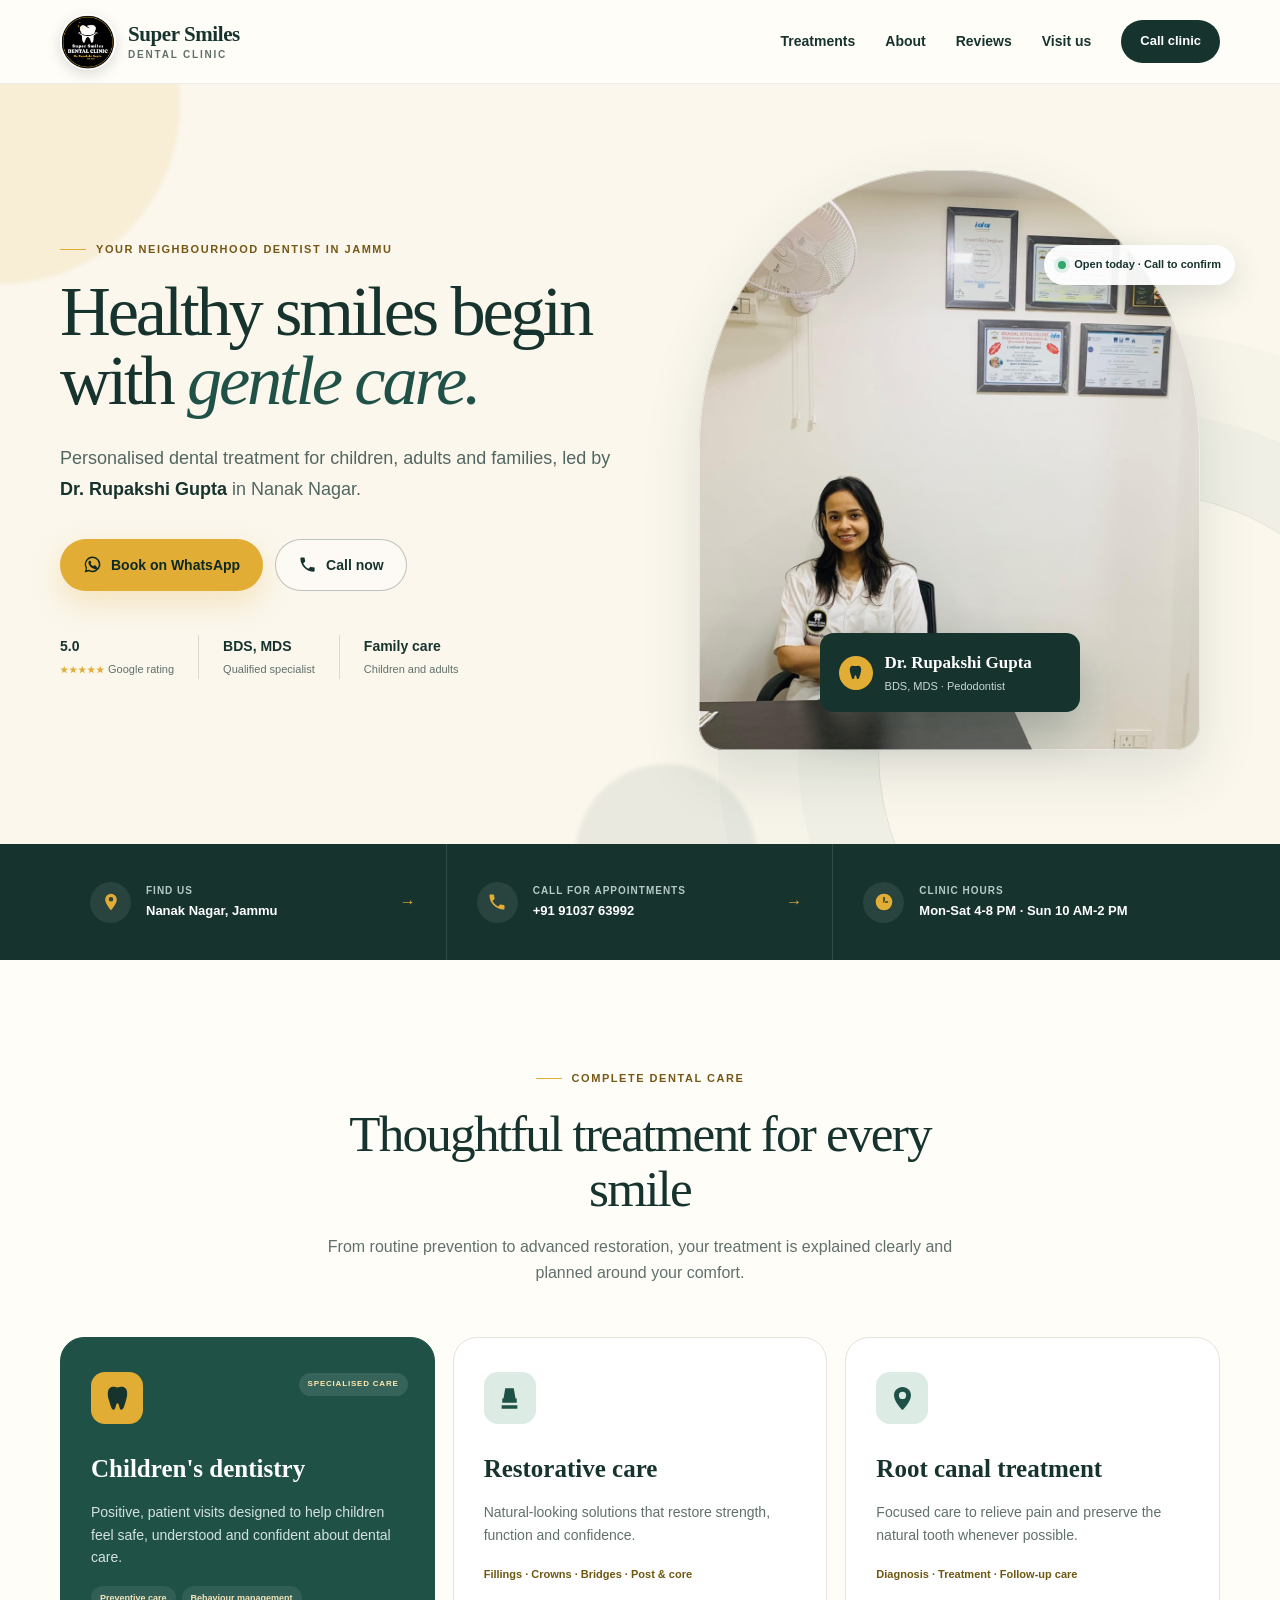
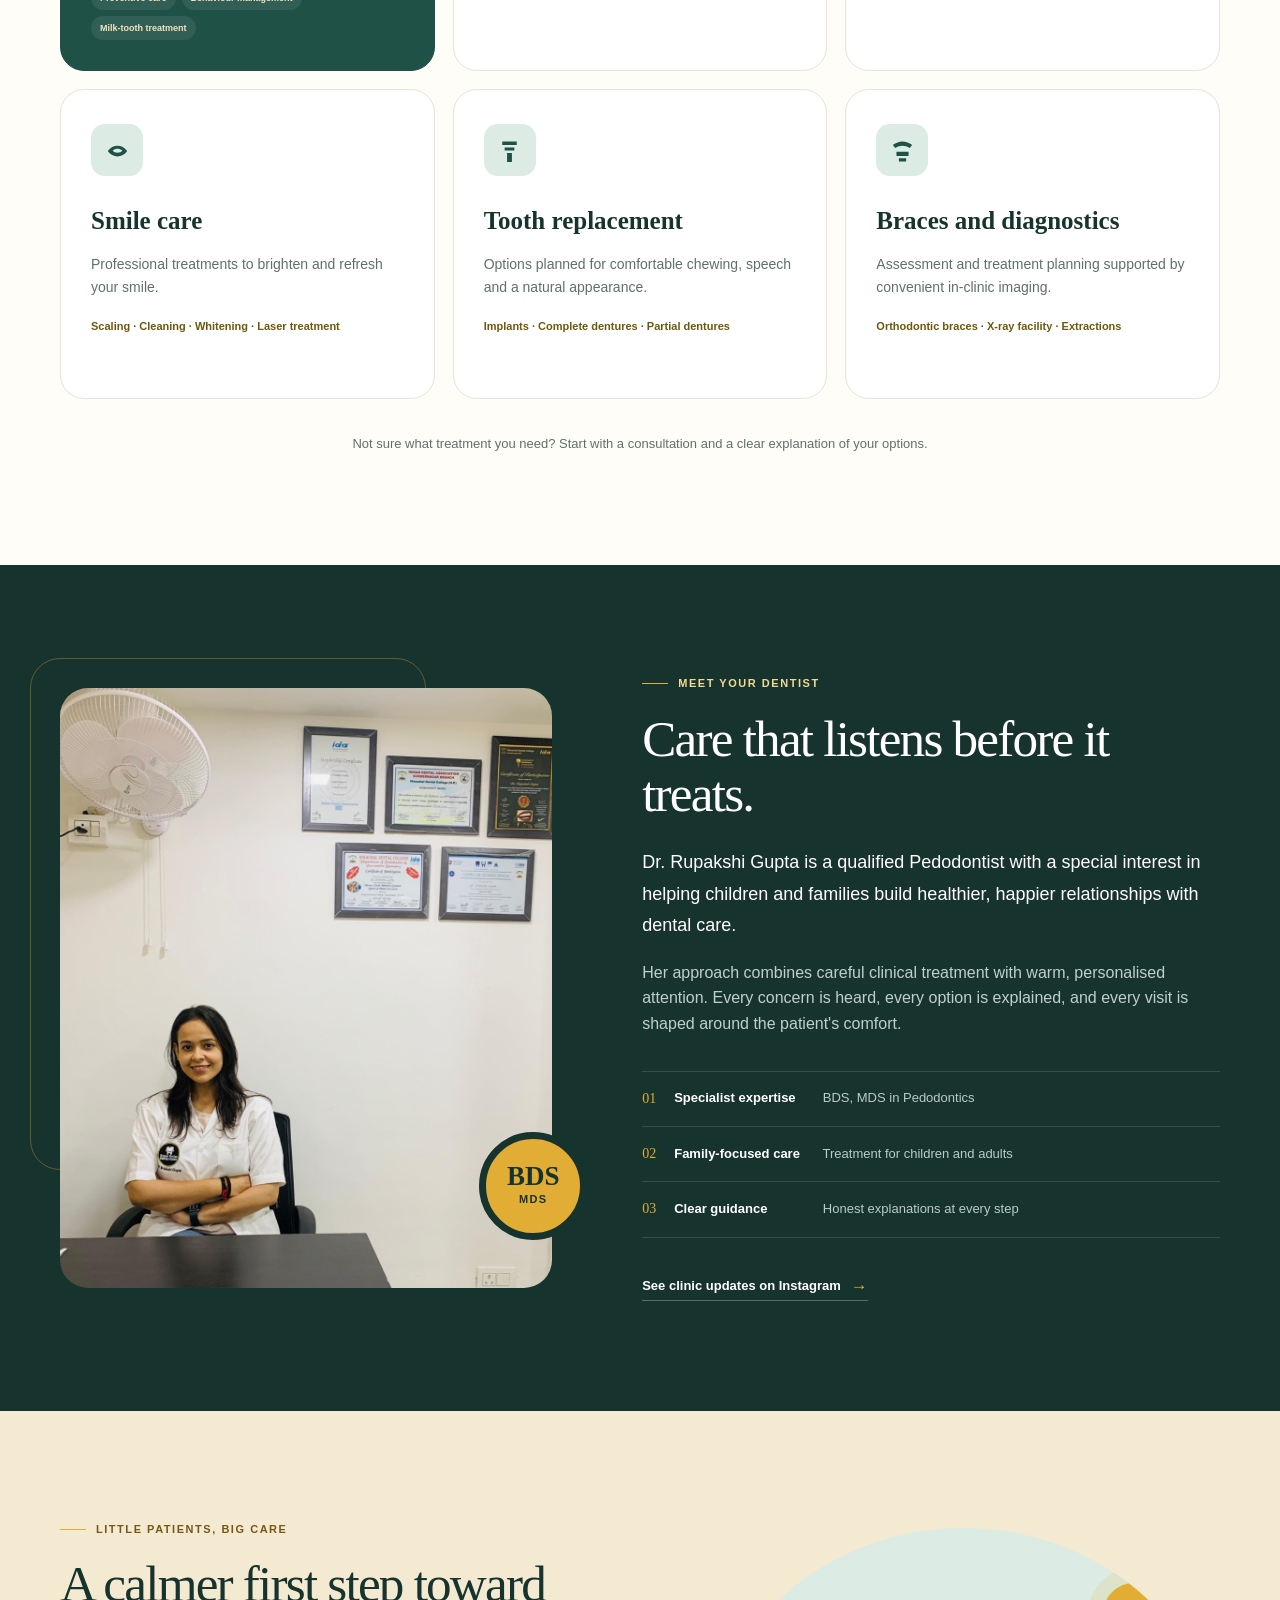
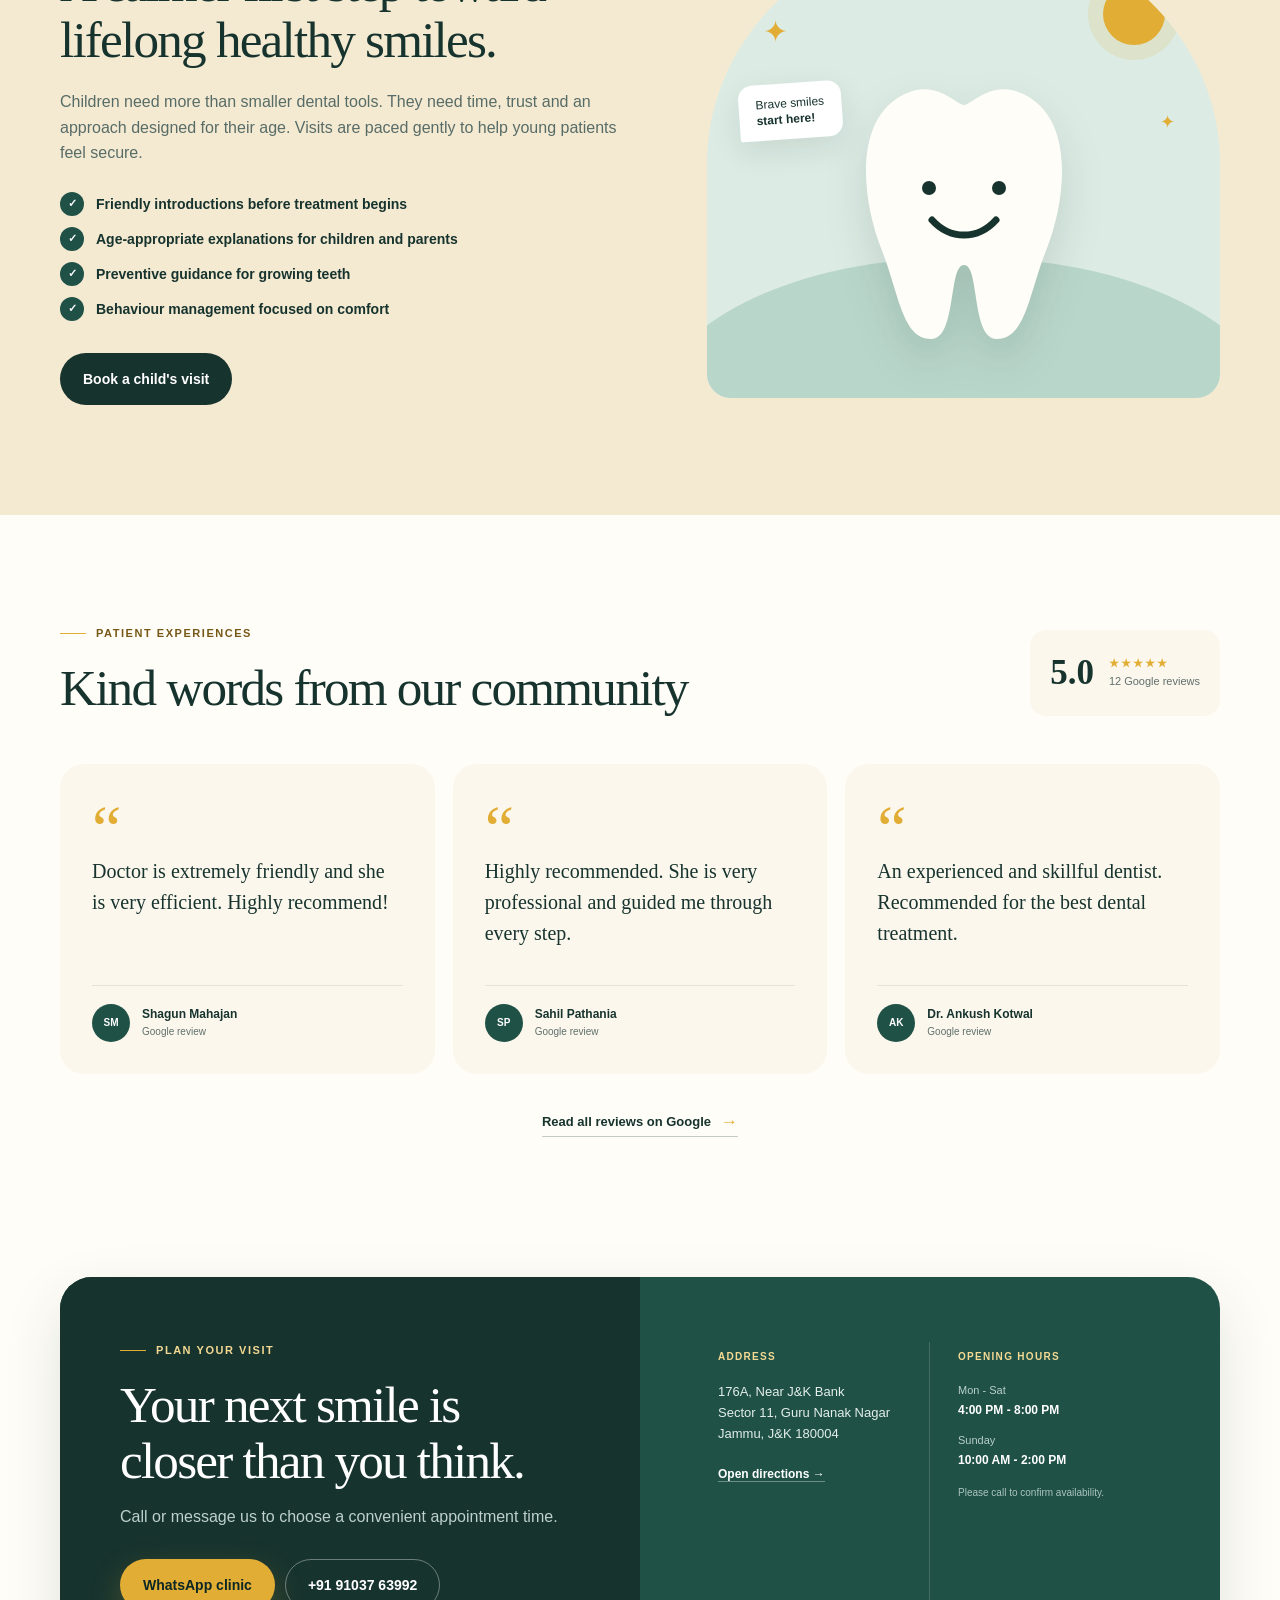
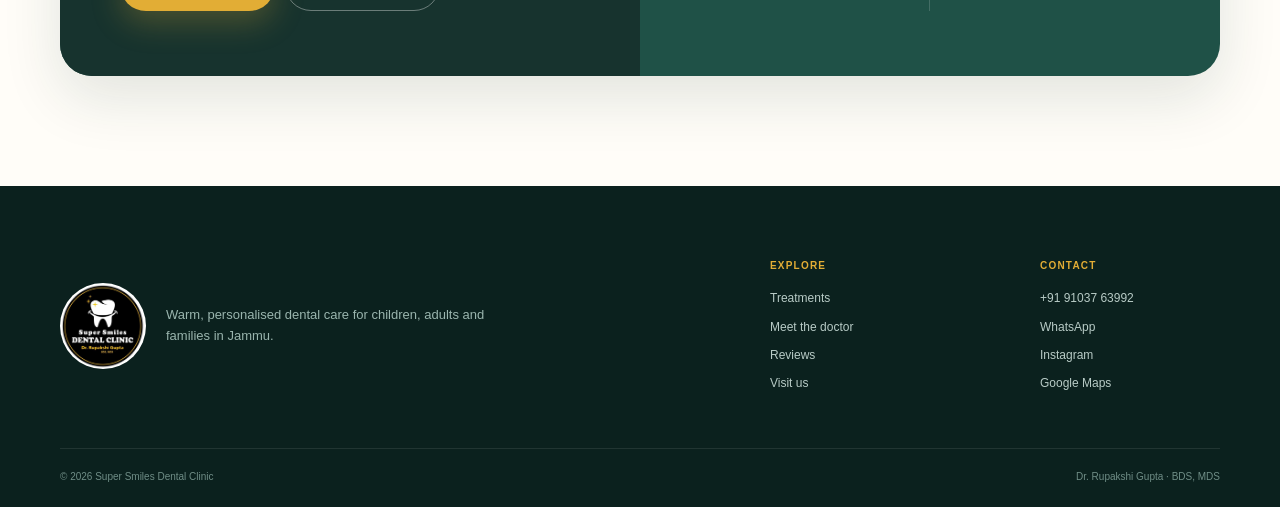
==== commit abe2a251: "Refine doctor card icon and alignment" ====
--- a/index.html
+++ b/index.html
@@ -129,7 +129,9 @@
               />
             </div>
             <div class="doctor-card">
-              <span class="doctor-card-icon" aria-hidden="true">+</span>
+              <span class="doctor-card-icon" aria-hidden="true">
+                <svg viewBox="0 0 48 48"><path d="M34.8 5.4c-4.2-1.8-7.4.4-10.8.4s-6.6-2.2-10.8-.4C5.8 8.6 7.7 20.7 10 27.2c2.1 6 3.4 15.4 7.7 15.4 3.6 0 3.3-10.9 6.3-10.9s2.7 10.9 6.3 10.9c4.3 0 5.6-9.4 7.7-15.4 2.3-6.5 4.2-18.6-3.2-21.8Z"/></svg>
+              </span>
               <span><strong>Dr. Rupakshi Gupta</strong><small>BDS, MDS · Pedodontist</small></span>
             </div>
             <div class="open-card"><span></span> Open today · Call to confirm</div>
--- a/assets/css/styles.css
+++ b/assets/css/styles.css
@@ -78,8 +78,9 @@
 .portrait-frame { position: absolute; inset: 0 20px 0 0; overflow: hidden; border-radius: 48% 48% 24px 24px; background: #e9e3d6; box-shadow: var(--shadow); }
 .portrait-frame::after { content: ""; position: absolute; inset: 0; box-shadow: inset 0 0 0 1px rgba(255, 255, 255, .5); border-radius: inherit; pointer-events: none; }
 .portrait-frame img { width: 100%; height: 100%; object-fit: cover; object-position: center; }
-.doctor-card { position: absolute; left: -38px; bottom: 54px; display: flex; align-items: center; gap: 12px; min-width: 260px; padding: 16px 19px; color: var(--white); background: var(--ink); border-radius: 14px; box-shadow: 0 20px 45px rgba(13, 40, 36, .25); }
-.doctor-card-icon { display: grid; place-items: center; width: 38px; height: 38px; color: var(--ink); background: var(--gold); border-radius: 50%; font-size: 24px; }
+.doctor-card { position: absolute; left: calc(50% - 10px); bottom: 38px; display: flex; align-items: center; gap: 12px; min-width: 260px; padding: 16px 19px; color: var(--white); background: var(--ink); border-radius: 14px; box-shadow: 0 20px 45px rgba(13, 40, 36, .25); transform: translateX(-50%); }
+.doctor-card-icon { display: grid; place-items: center; width: 34px; height: 34px; flex: 0 0 auto; color: var(--ink); background: var(--gold); border-radius: 50%; }
+.doctor-card-icon svg { width: 17px; height: 17px; fill: currentColor; }
 .doctor-card strong, .doctor-card small { display: block; }
 .doctor-card strong { font-family: var(--font-display); font-size: 17px; }
 .doctor-card small { margin-top: 2px; color: #c9d8d4; font-size: 11px; }
@@ -212,7 +213,6 @@
   .site-nav > a:not(.button) { display: none; }
   .hero-grid { gap: 38px; }
   .hero-visual { min-height: 500px; }
-  .doctor-card { left: -15px; }
   .service-grid { grid-template-columns: repeat(2, 1fr); }
   .doctor-grid { gap: 50px; }
   .doctor-image-card { height: 520px; }
@@ -248,7 +248,7 @@
   .trust-row span { font-size: 9px; }
   .hero-visual { min-height: 510px; }
   .portrait-frame { right: 0; border-radius: 42% 42% 22px 22px; }
-  .doctor-card { left: 10px; bottom: 24px; min-width: 245px; }
+  .doctor-card { left: 50%; bottom: 24px; min-width: 245px; }
   .open-card { top: 42px; right: -5px; }
   .quick-info-grid { grid-template-columns: 1fr; }
   .quick-info-grid > * { min-height: 90px; padding: 20px 8px; border-right: 0; border-bottom: 1px solid rgba(255, 255, 255, .12); }
@@ -287,7 +287,7 @@
   .trust-row { justify-content: space-between; }
   .trust-row > div { padding: 0 7px; }
   .hero-visual { min-height: 445px; }
-  .doctor-card { left: 4px; min-width: 225px; padding: 13px; }
+  .doctor-card { min-width: 225px; padding: 13px; }
   .doctor-card strong { font-size: 15px; }
   .open-card { font-size: 9px; }
   .doctor-image-card { height: 440px; }
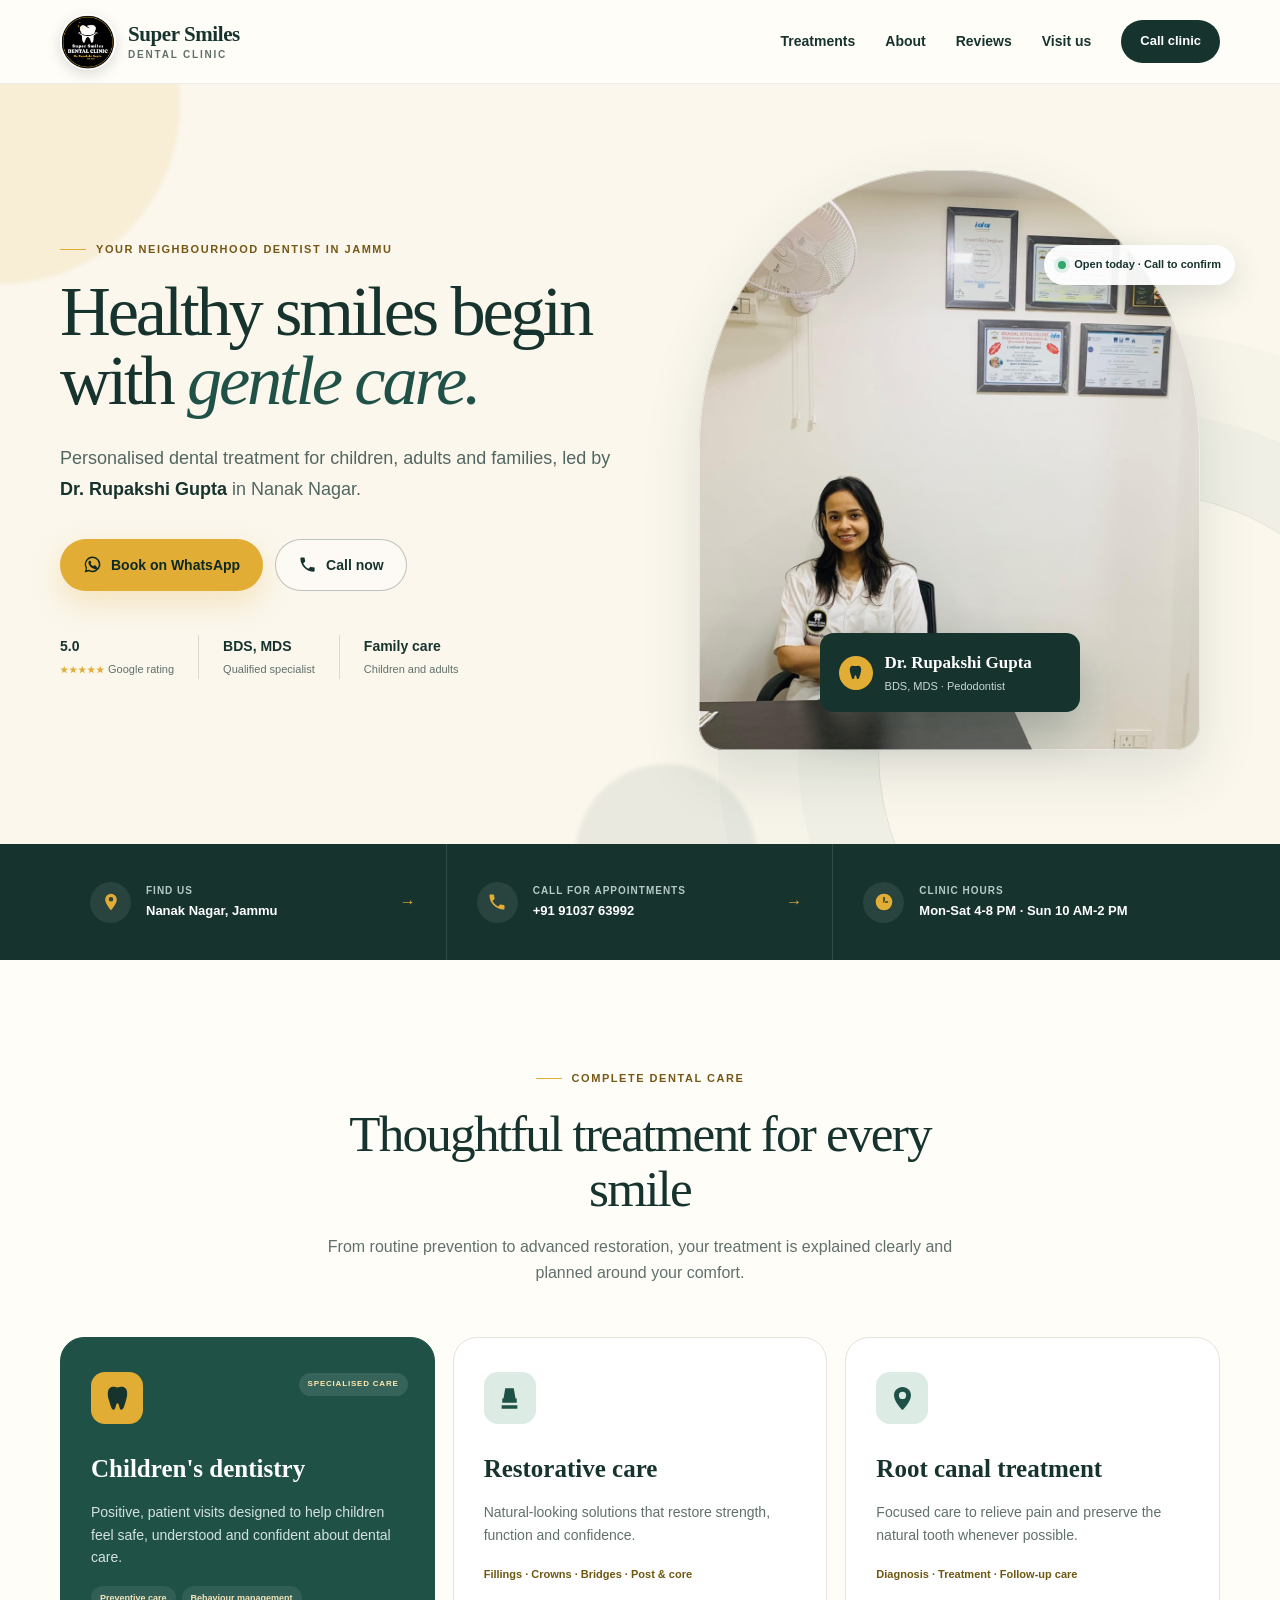
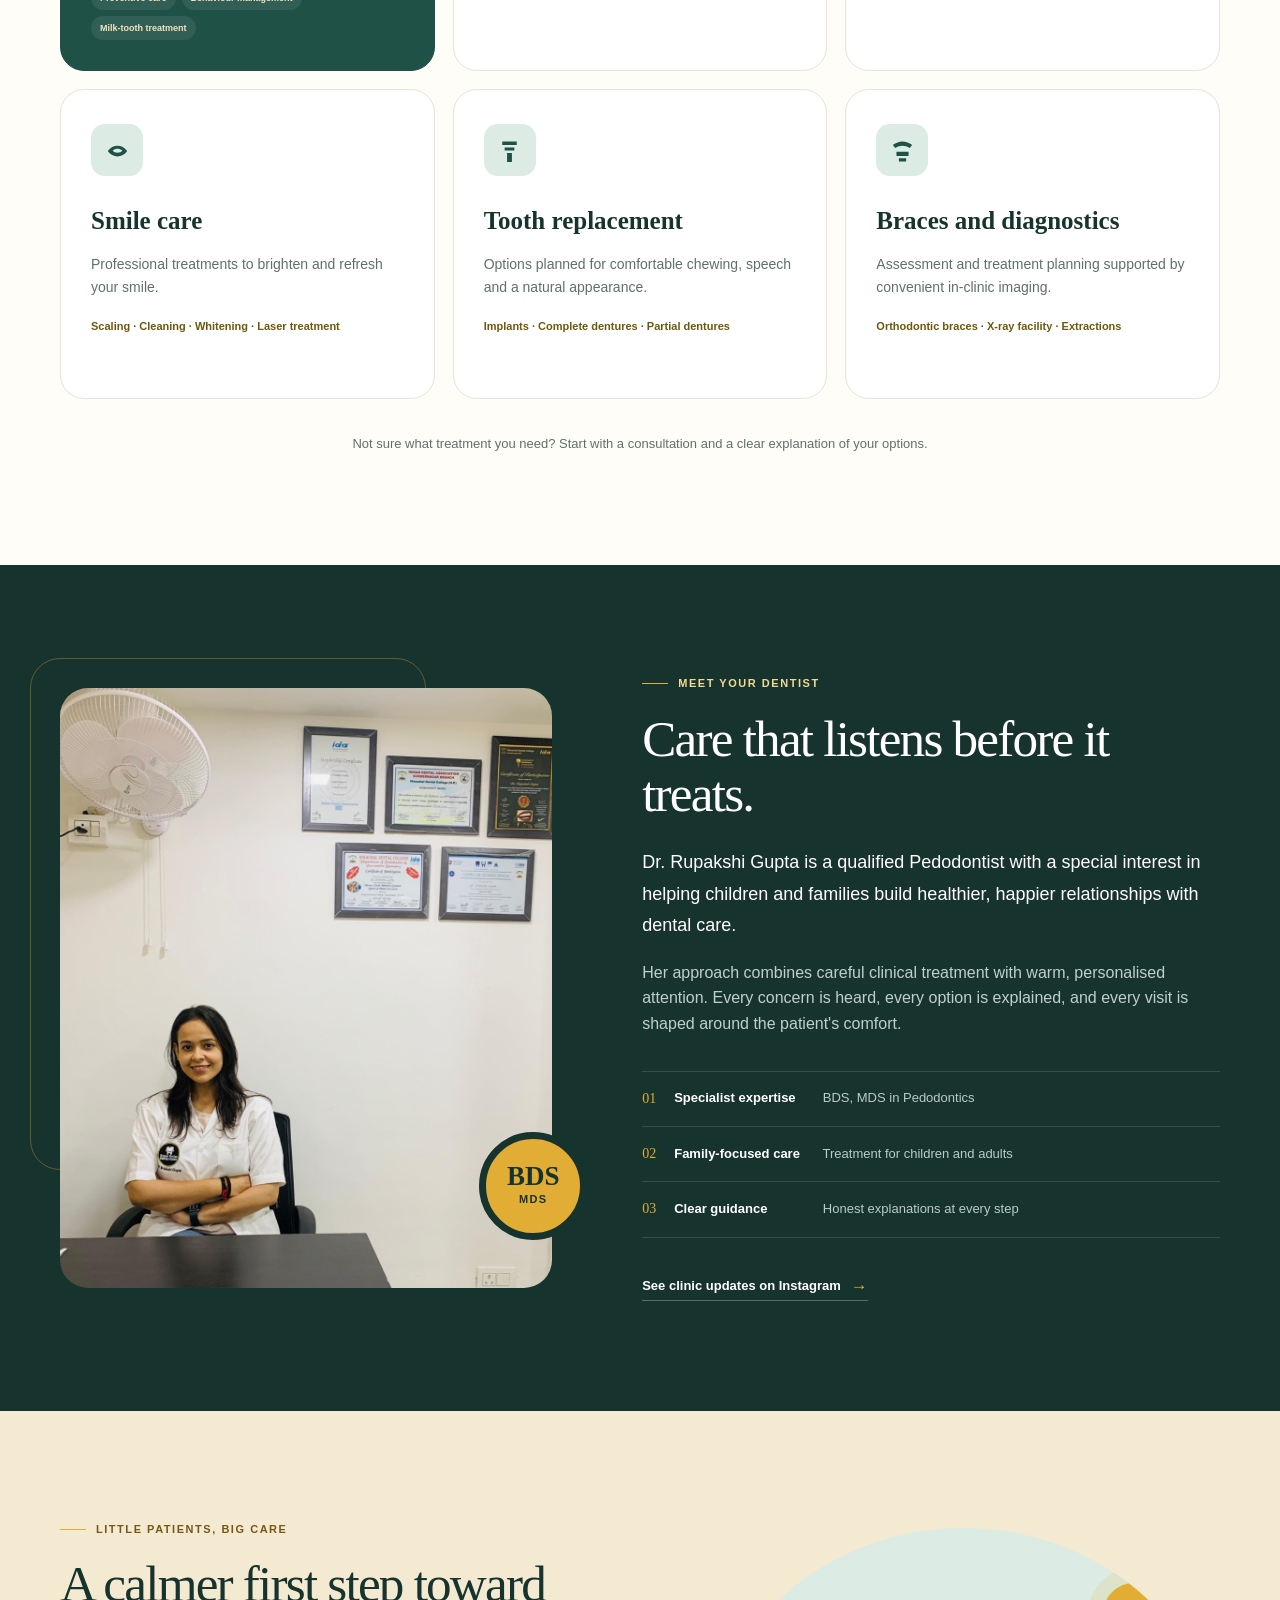
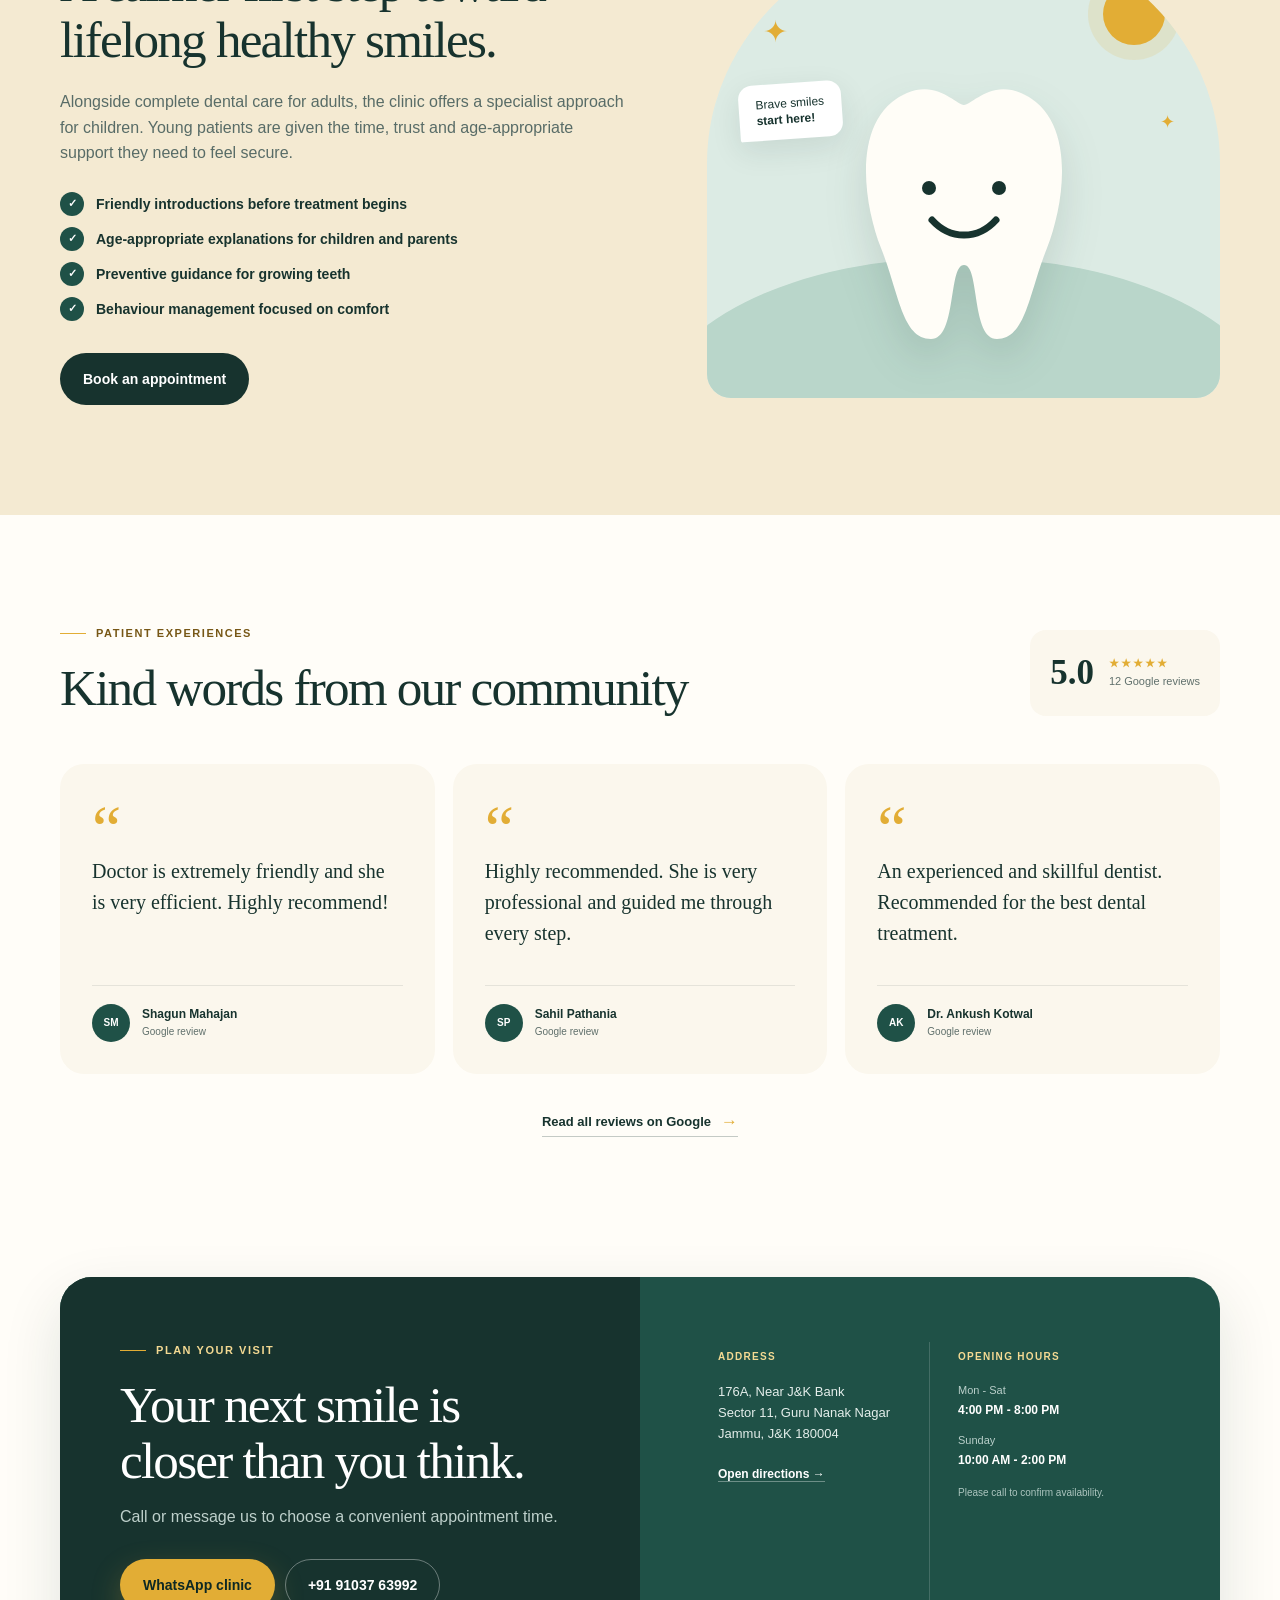
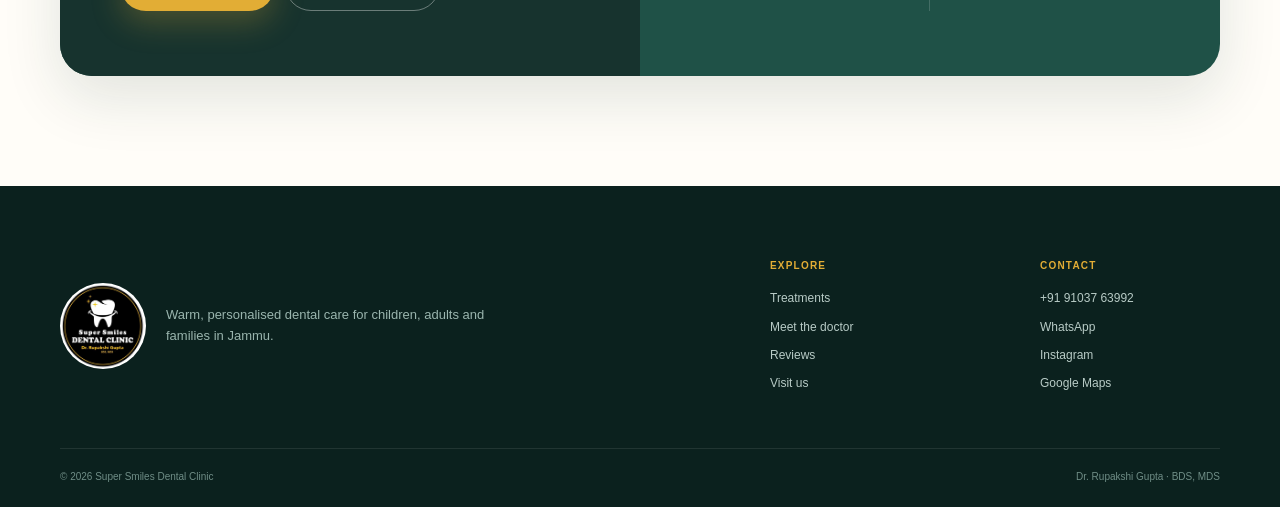
==== commit 3bea2864: "Clarify family appointment messaging" ====
--- a/index.html
+++ b/index.html
@@ -236,14 +236,14 @@
           <div class="child-copy">
             <div class="eyebrow"><span></span> Little patients, big care</div>
             <h2>A calmer first step toward lifelong healthy smiles.</h2>
-            <p>Children need more than smaller dental tools. They need time, trust and an approach designed for their age. Visits are paced gently to help young patients feel secure.</p>
+            <p>Alongside complete dental care for adults, the clinic offers a specialist approach for children. Young patients are given the time, trust and age-appropriate support they need to feel secure.</p>
             <ul class="check-list">
               <li><span>✓</span> Friendly introductions before treatment begins</li>
               <li><span>✓</span> Age-appropriate explanations for children and parents</li>
               <li><span>✓</span> Preventive guidance for growing teeth</li>
               <li><span>✓</span> Behaviour management focused on comfort</li>
             </ul>
-            <a class="button button-dark" href="https://wa.me/919103763992?text=Hello%2C%20I%20would%20like%20to%20book%20a%20dental%20appointment%20for%20my%20child." target="_blank" rel="noopener">Book a child's visit</a>
+            <a class="button button-dark" href="https://wa.me/919103763992?text=Hello%20Super%20Smiles%20Dental%20Clinic%2C%20I%20would%20like%20to%20book%20an%20appointment." target="_blank" rel="noopener">Book an appointment</a>
           </div>
           <div class="child-illustration" aria-hidden="true">
             <div class="sun"></div>
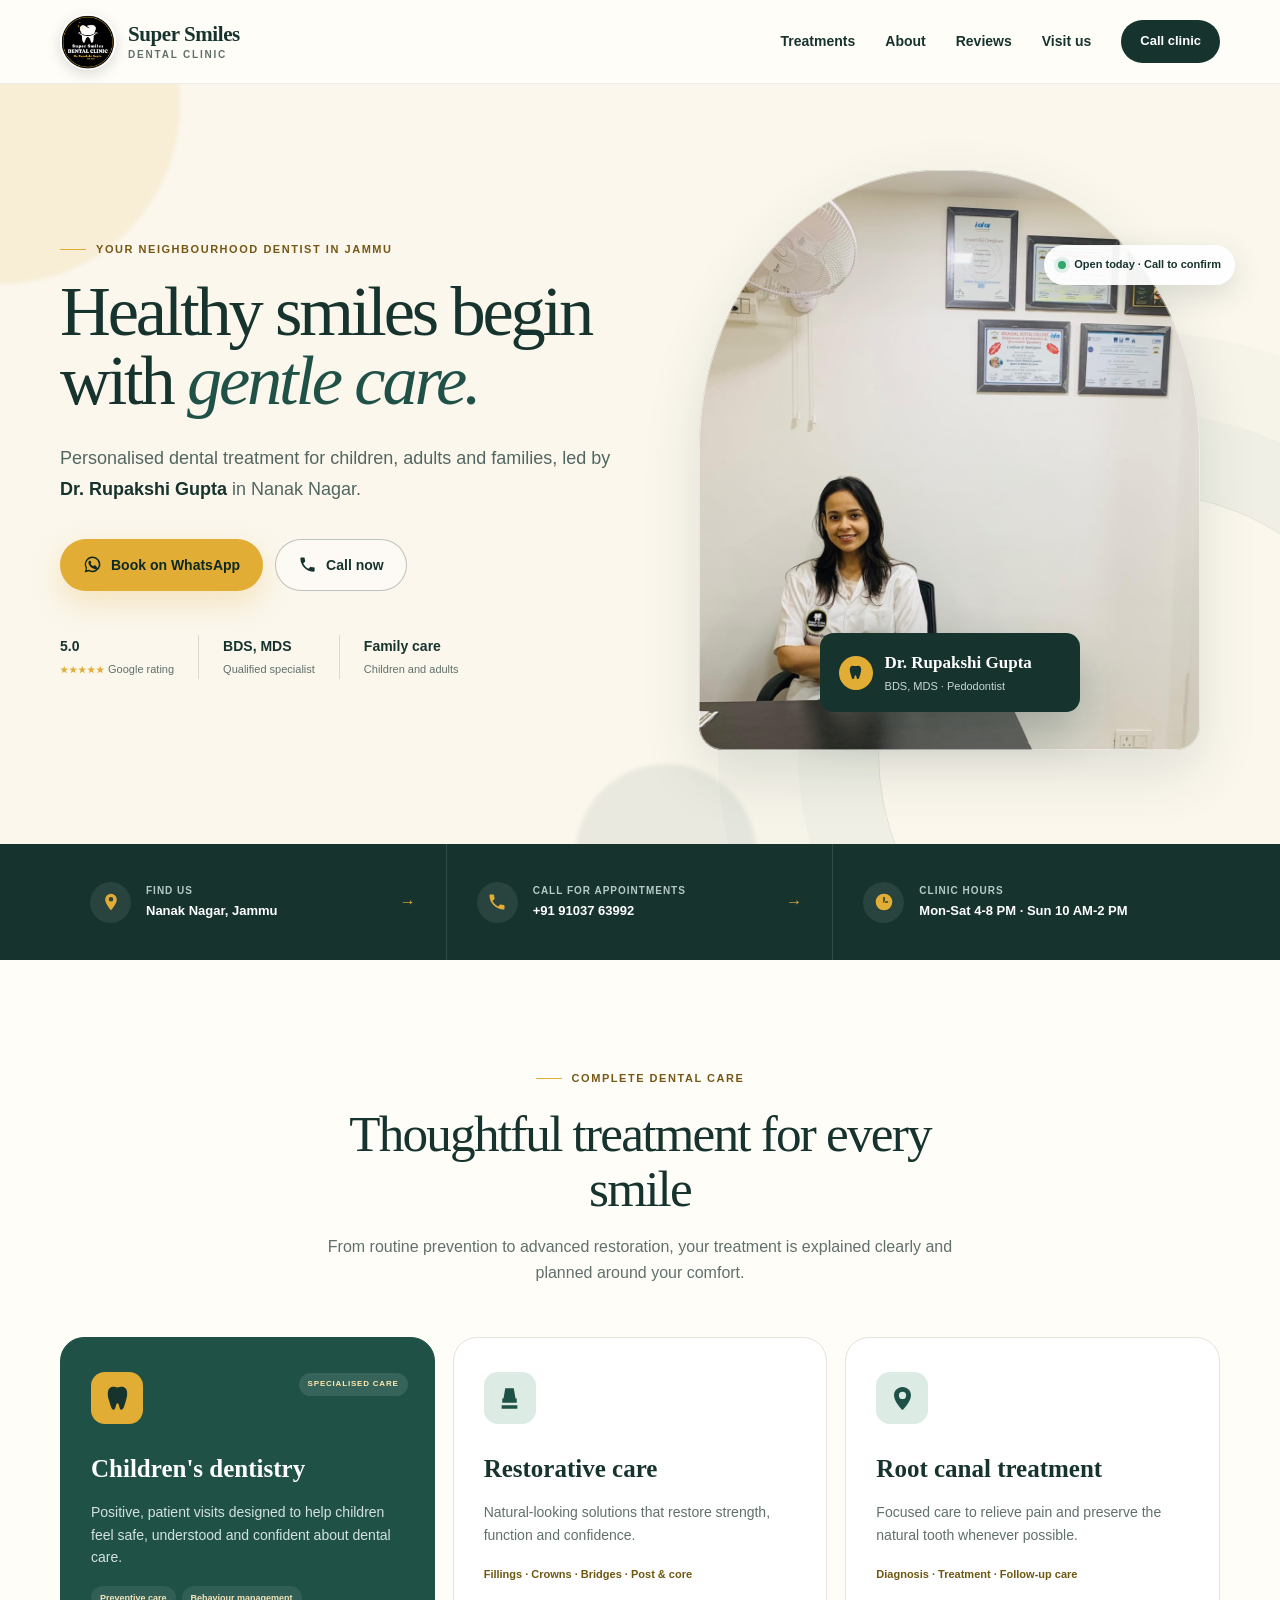
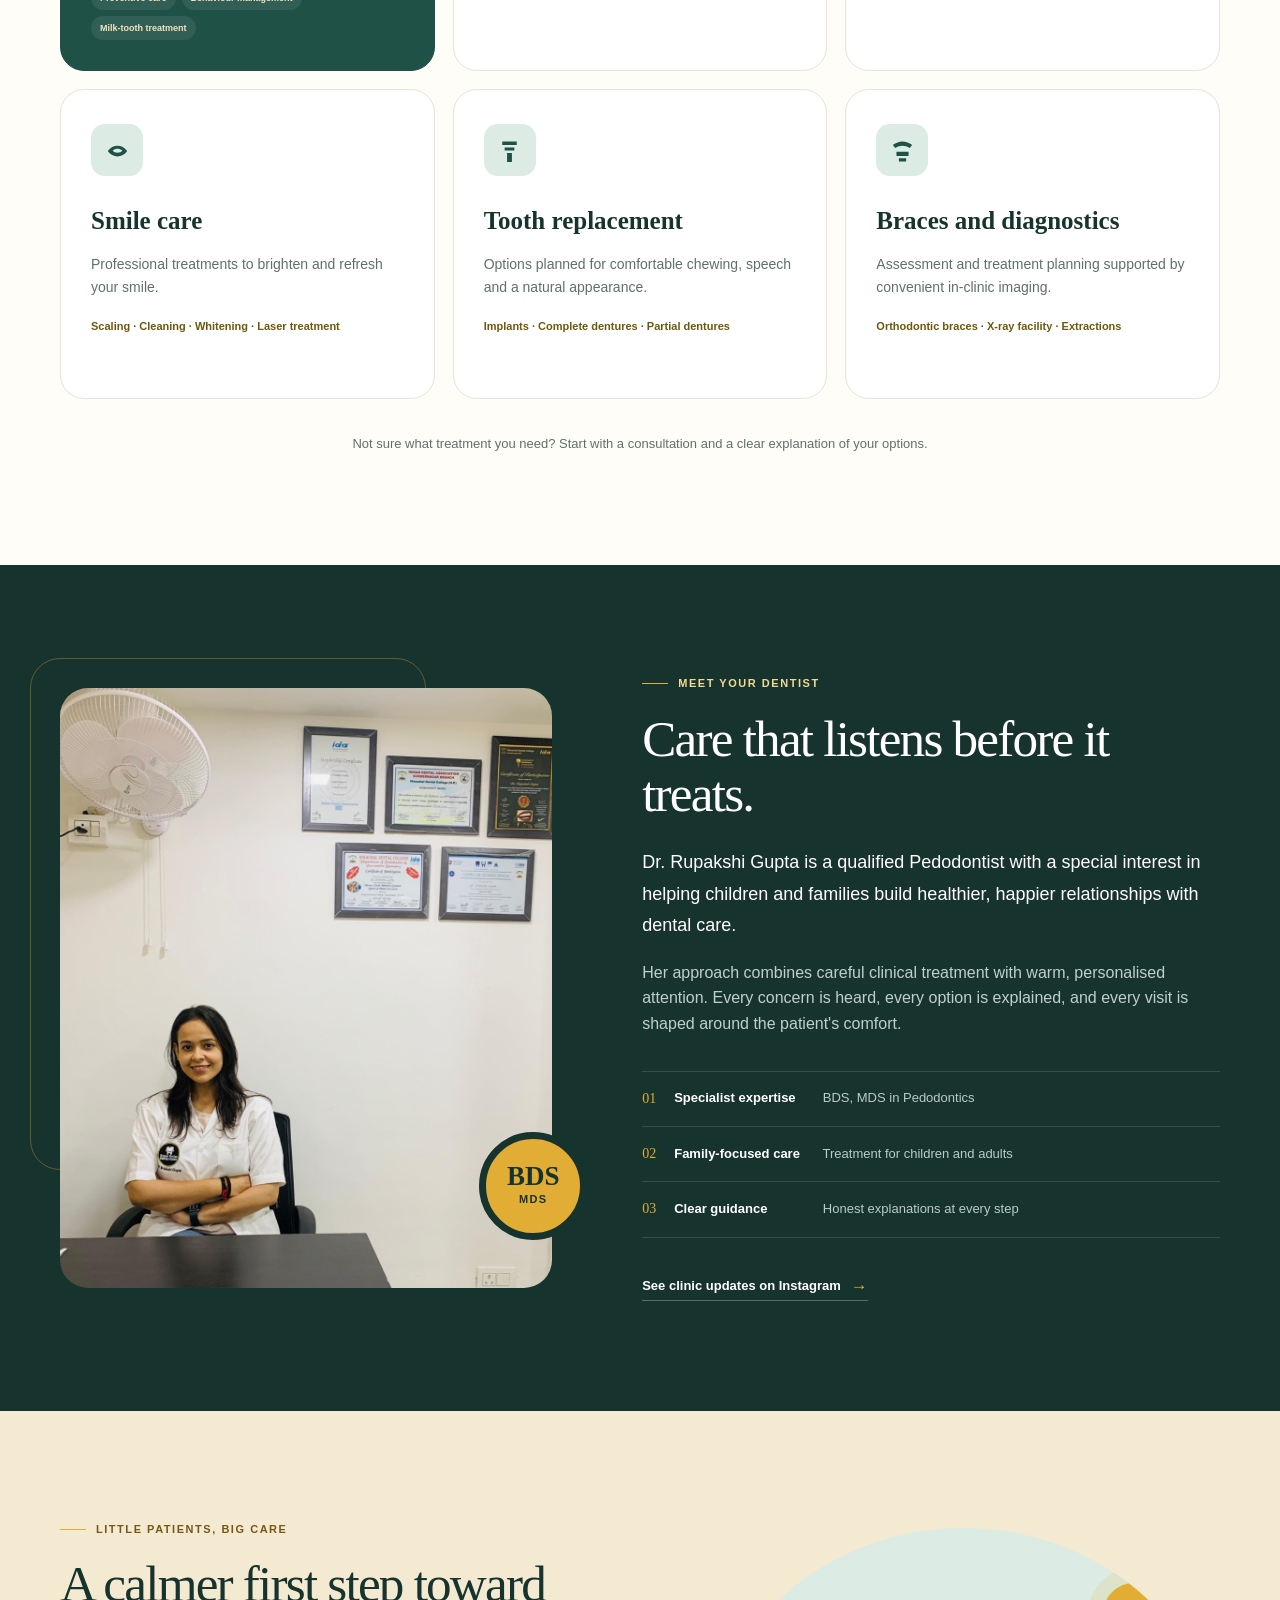
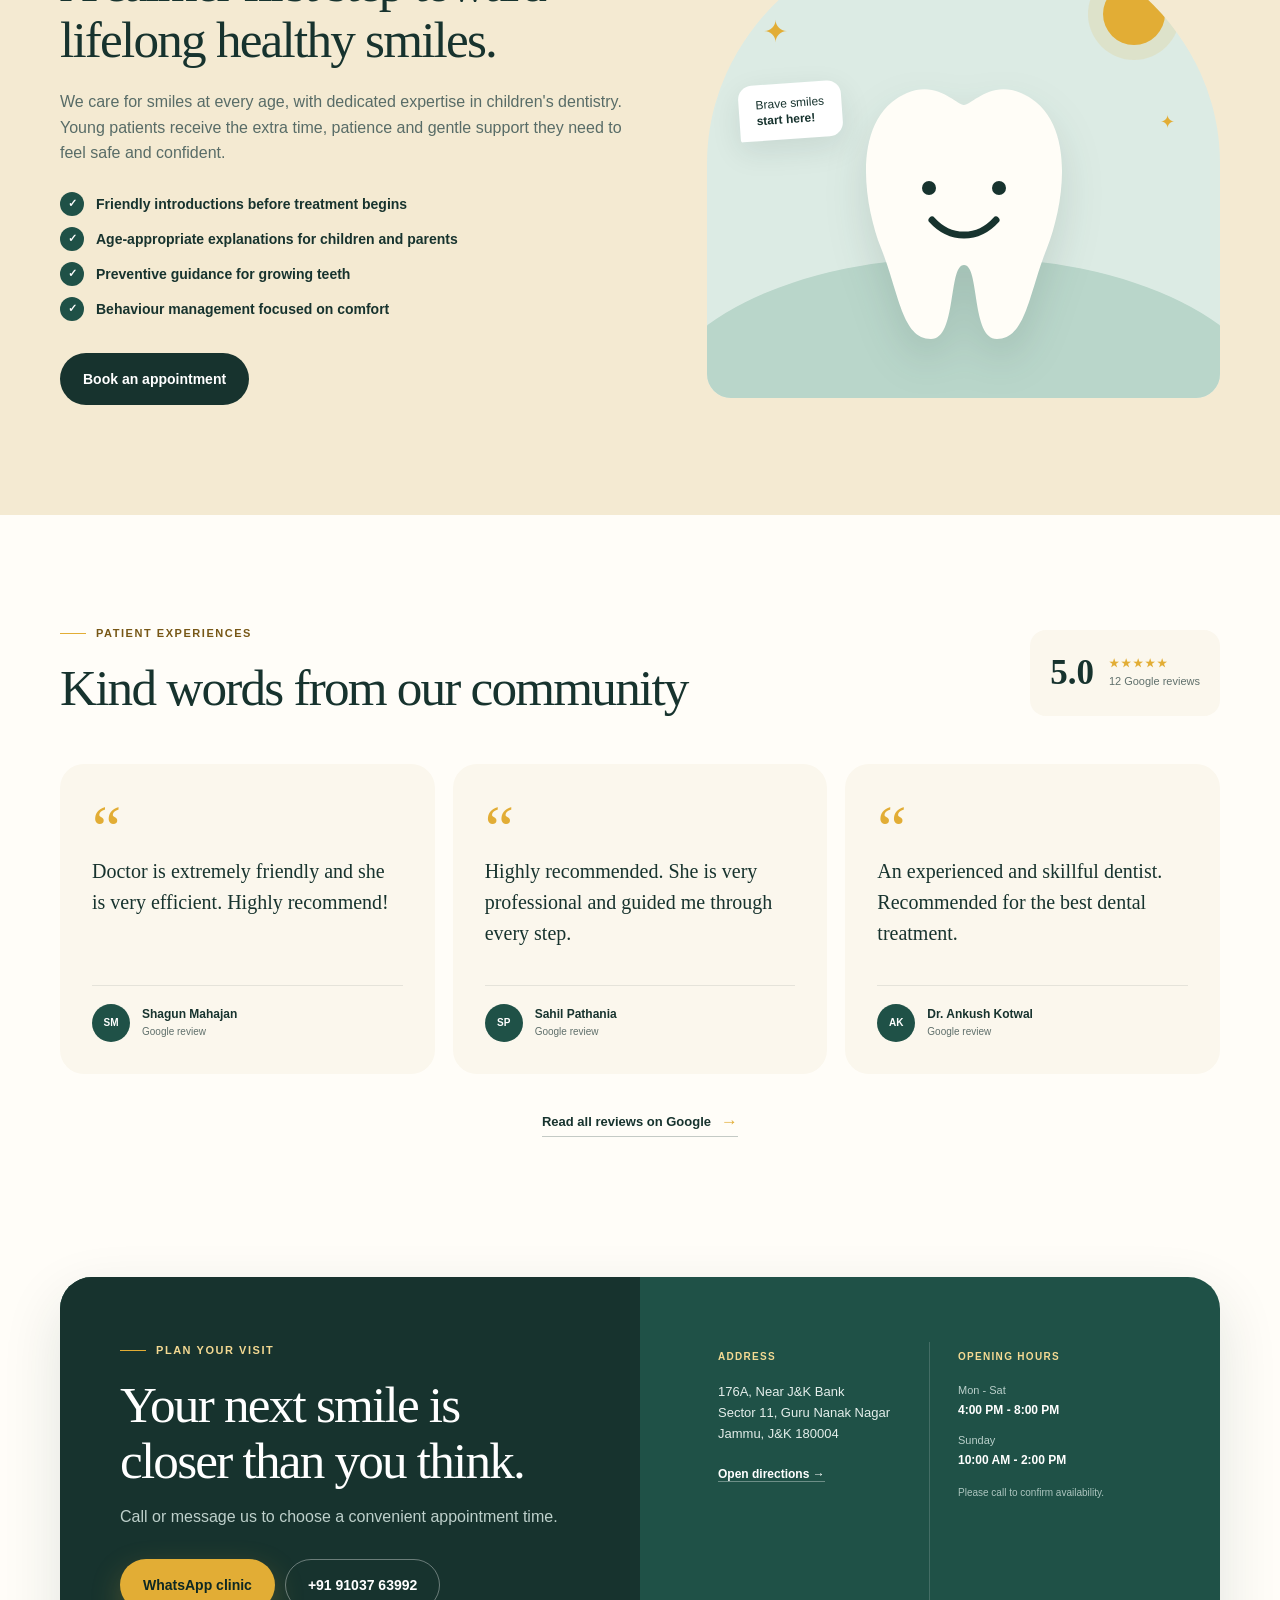
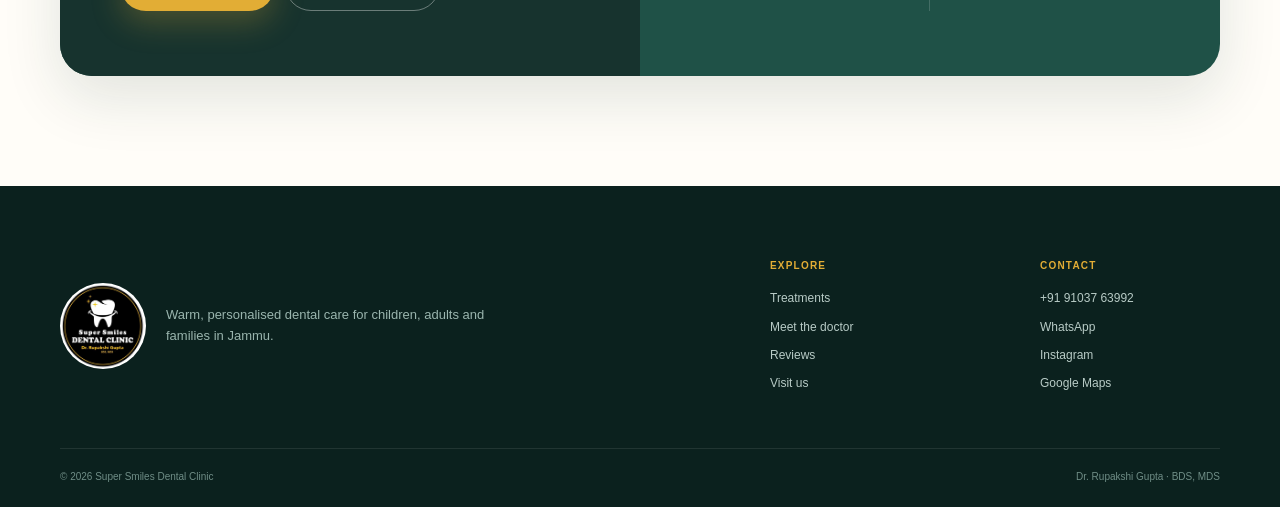
==== commit 6c63b715: "Warm pediatric care messaging" ====
--- a/index.html
+++ b/index.html
@@ -236,7 +236,7 @@
           <div class="child-copy">
             <div class="eyebrow"><span></span> Little patients, big care</div>
             <h2>A calmer first step toward lifelong healthy smiles.</h2>
-            <p>Alongside complete dental care for adults, the clinic offers a specialist approach for children. Young patients are given the time, trust and age-appropriate support they need to feel secure.</p>
+            <p>We care for smiles at every age, with dedicated expertise in children's dentistry. Young patients receive the extra time, patience and gentle support they need to feel safe and confident.</p>
             <ul class="check-list">
               <li><span>✓</span> Friendly introductions before treatment begins</li>
               <li><span>✓</span> Age-appropriate explanations for children and parents</li>
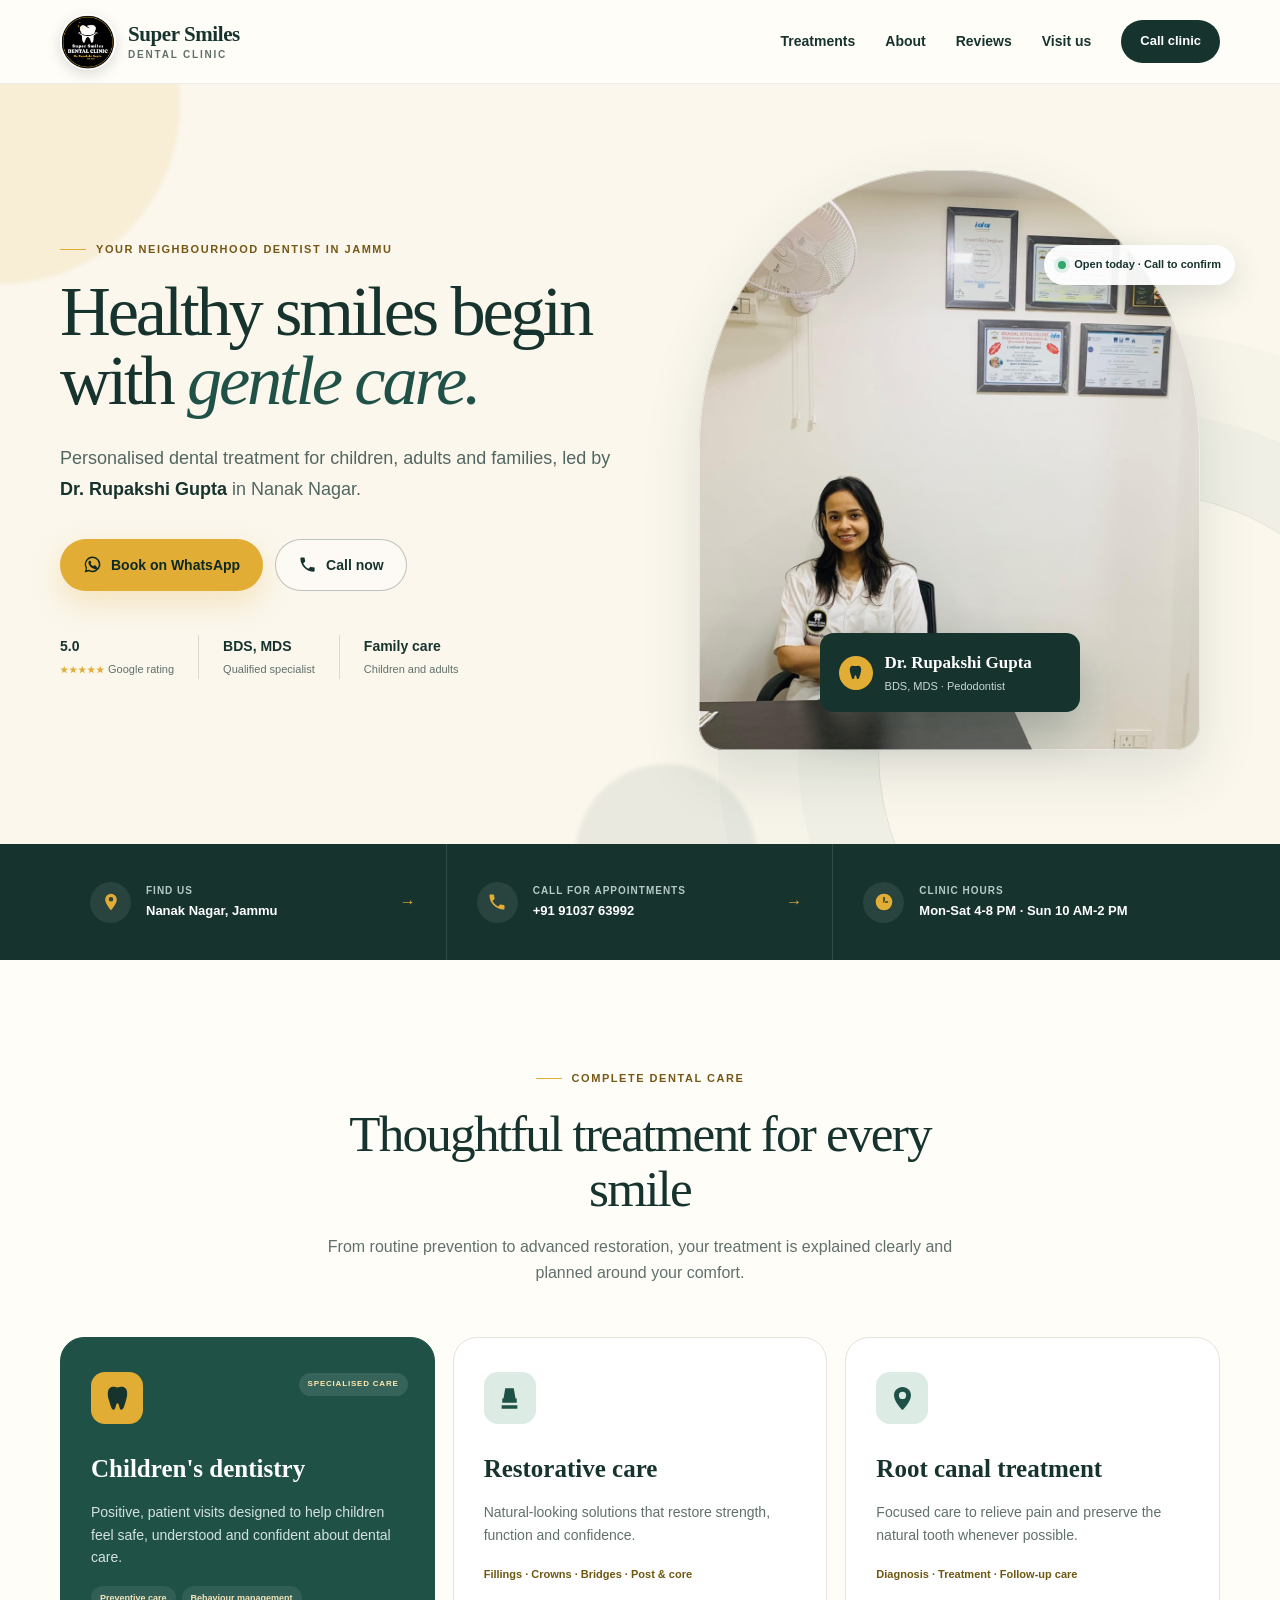
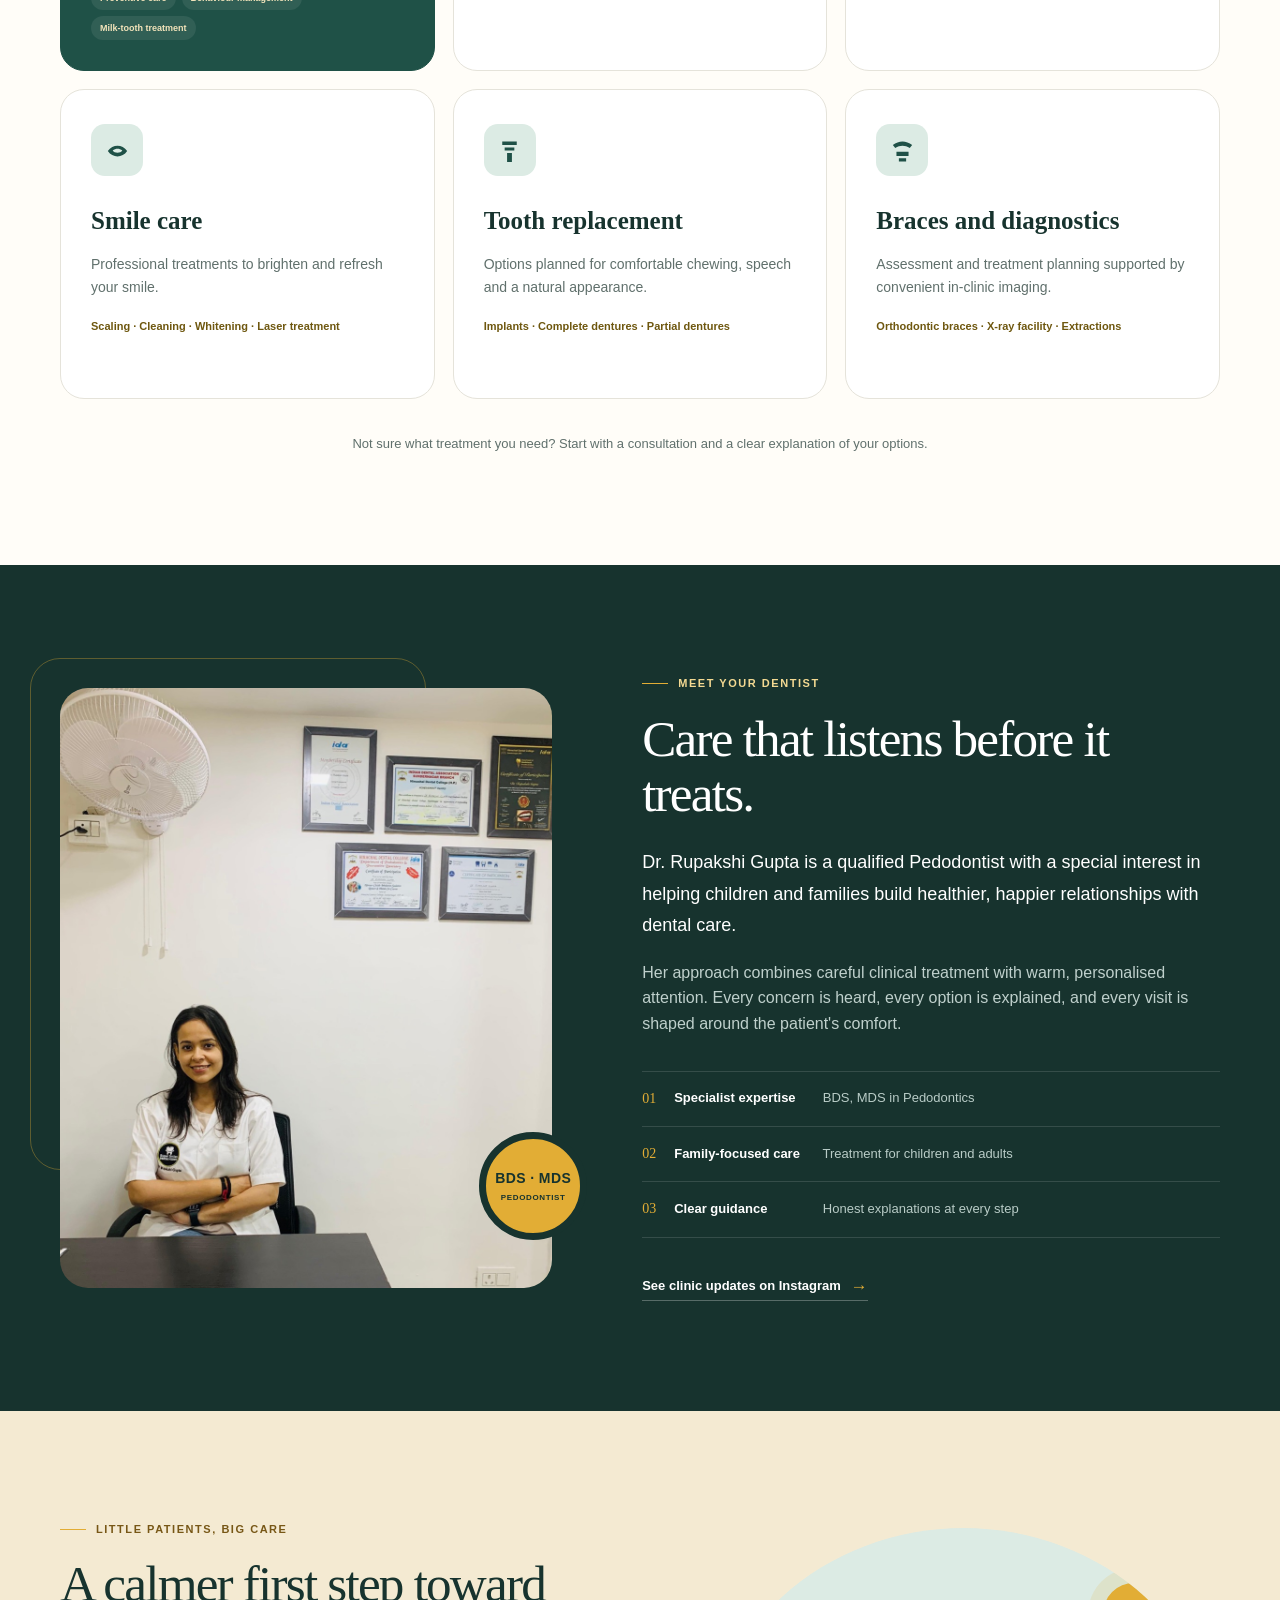
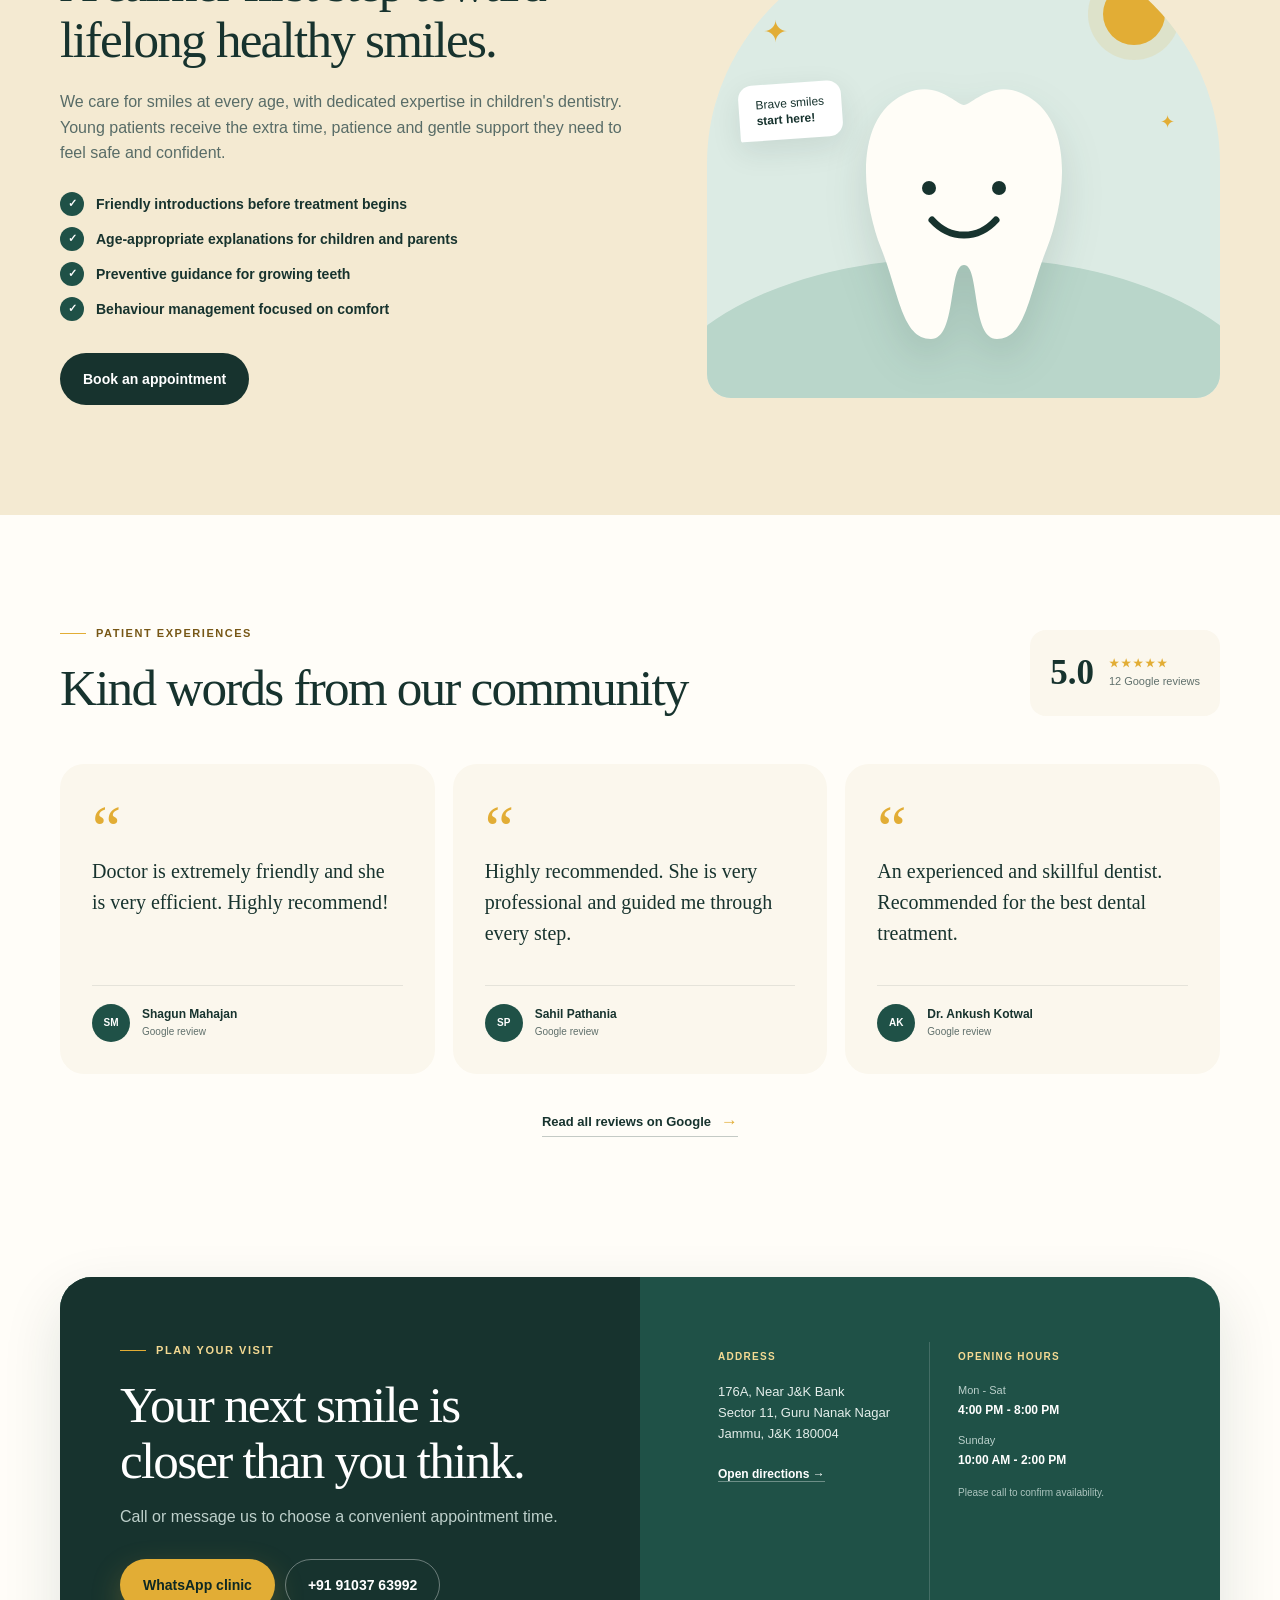
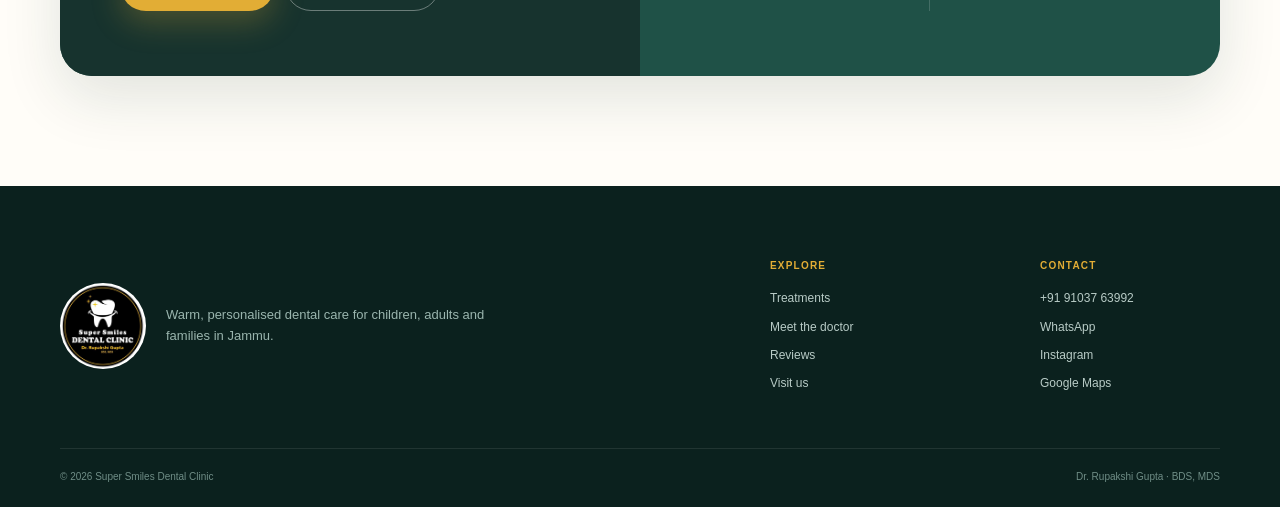
==== commit 2d23c8b5: "Balance qualification seal hierarchy" ====
--- a/index.html
+++ b/index.html
@@ -214,7 +214,7 @@
             <div class="doctor-image-card">
               <img src="assets/images/dr-rupakshi-original.jpg" alt="Dr. Rupakshi Gupta in her clinic" width="1259" height="1280" loading="lazy" />
             </div>
-            <div class="experience-seal"><strong>BDS</strong><span>MDS</span></div>
+            <div class="experience-seal"><strong>BDS · MDS</strong><span>Pedodontist</span></div>
           </div>
           <div class="doctor-copy">
             <div class="eyebrow light"><span></span> Meet your dentist</div>
--- a/assets/css/styles.css
+++ b/assets/css/styles.css
@@ -128,8 +128,8 @@
 .doctor-image-card img { width: 100%; height: 100%; object-fit: cover; object-position: center; }
 .experience-seal { position: absolute; z-index: 3; right: -35px; bottom: 48px; display: grid; place-items: center; width: 108px; height: 108px; color: var(--ink); background: var(--gold); border: 7px solid var(--ink); border-radius: 50%; }
 .experience-seal strong, .experience-seal span { grid-area: 1 / 1; }
-.experience-seal strong { margin-top: -18px; font-family: var(--font-display); font-size: 27px; }
-.experience-seal span { margin-top: 28px; font-size: 11px; font-weight: 900; letter-spacing: .12em; }
+.experience-seal strong { margin-top: -15px; font-size: 14px; font-weight: 900; letter-spacing: .03em; white-space: nowrap; }
+.experience-seal span { margin-top: 24px; font-size: 8px; font-weight: 900; letter-spacing: .08em; text-transform: uppercase; }
 .doctor-copy { max-width: 590px; }
 .doctor-copy h2 { max-width: 560px; }
 .doctor-copy > p { color: #bfd0cc; }
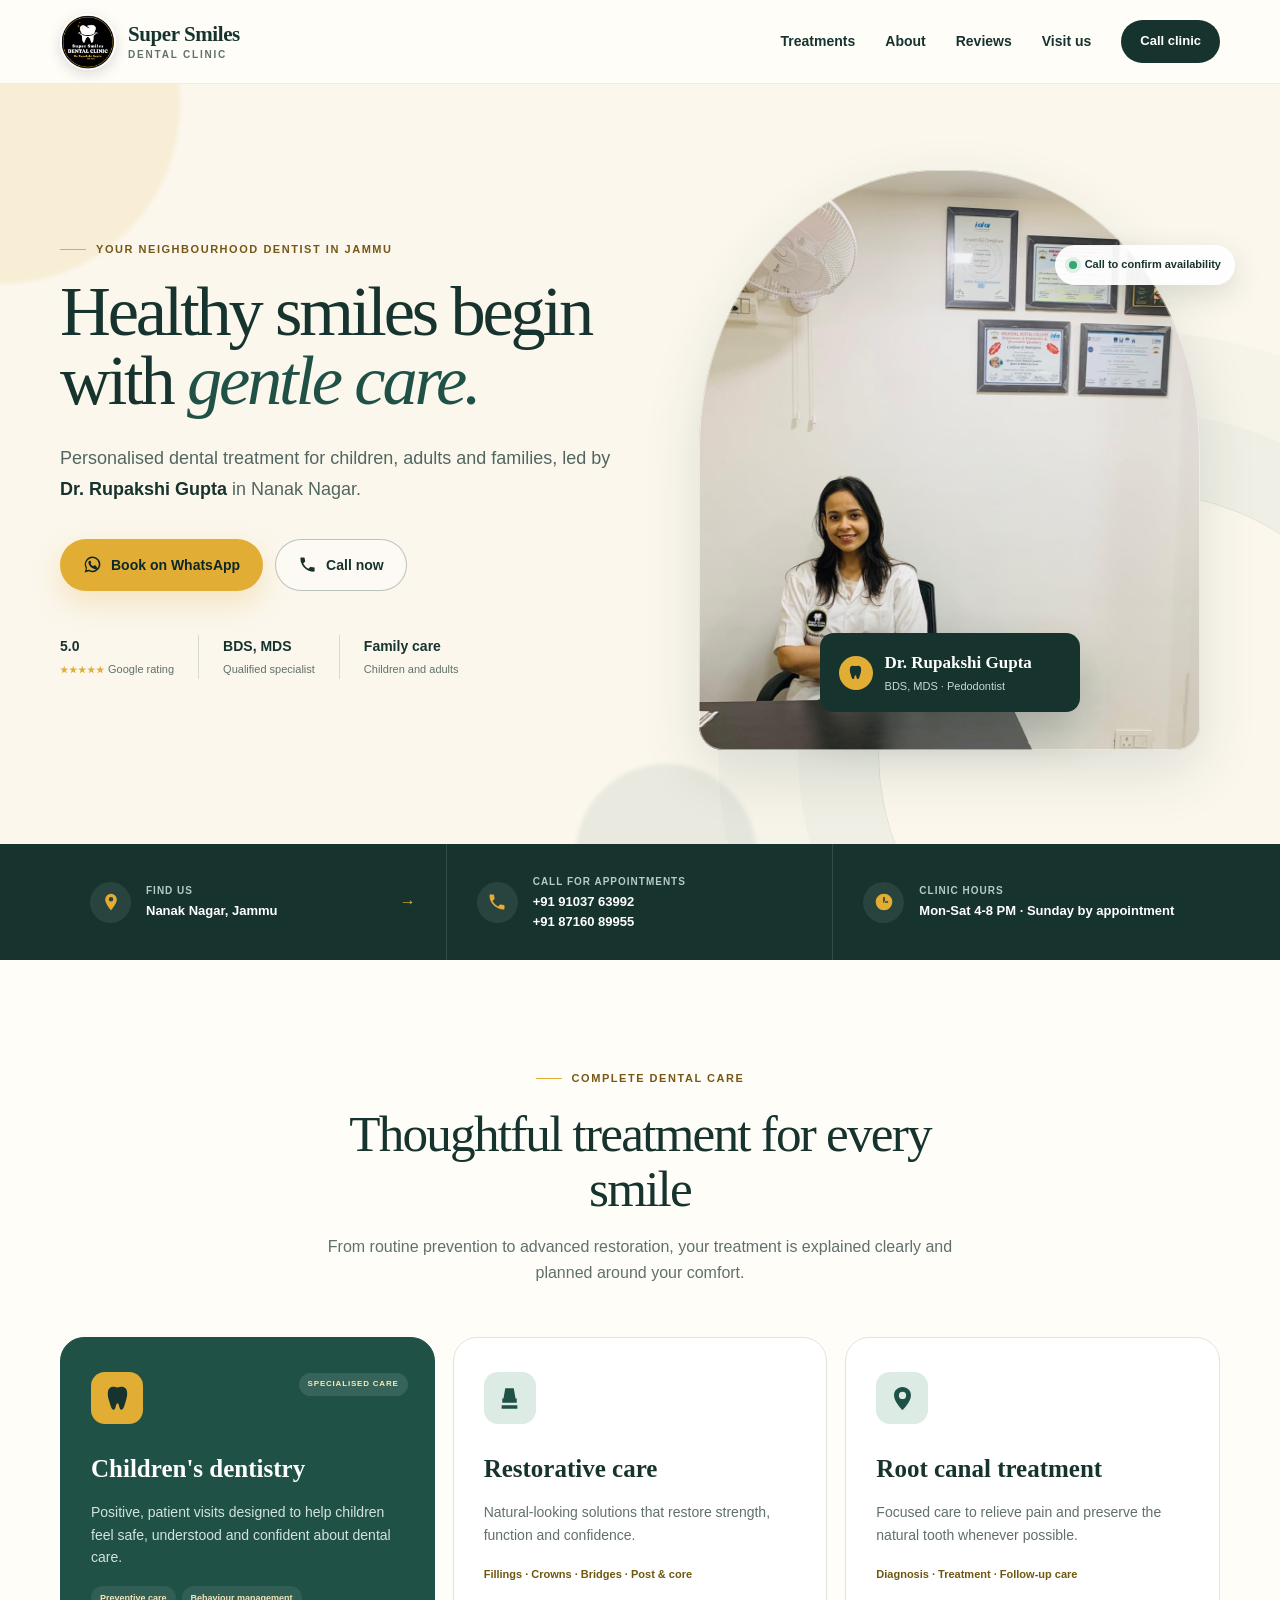
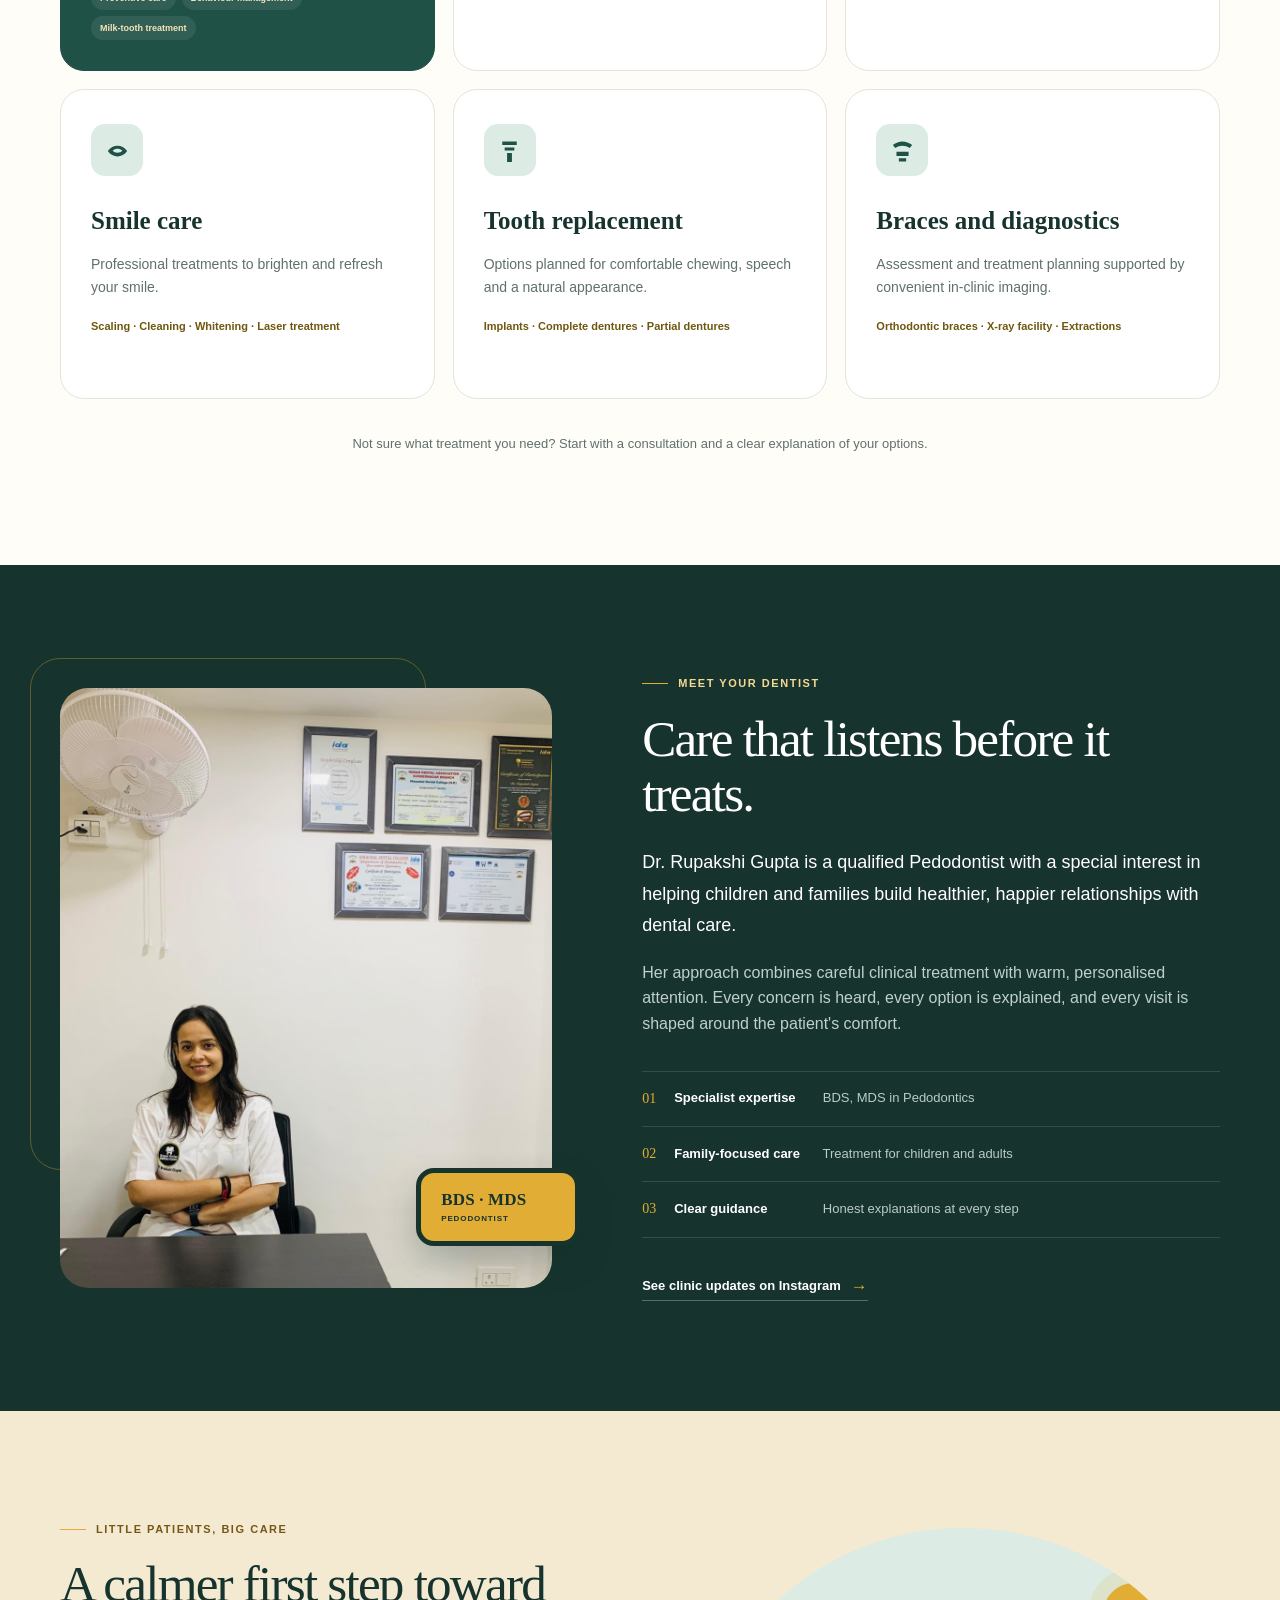
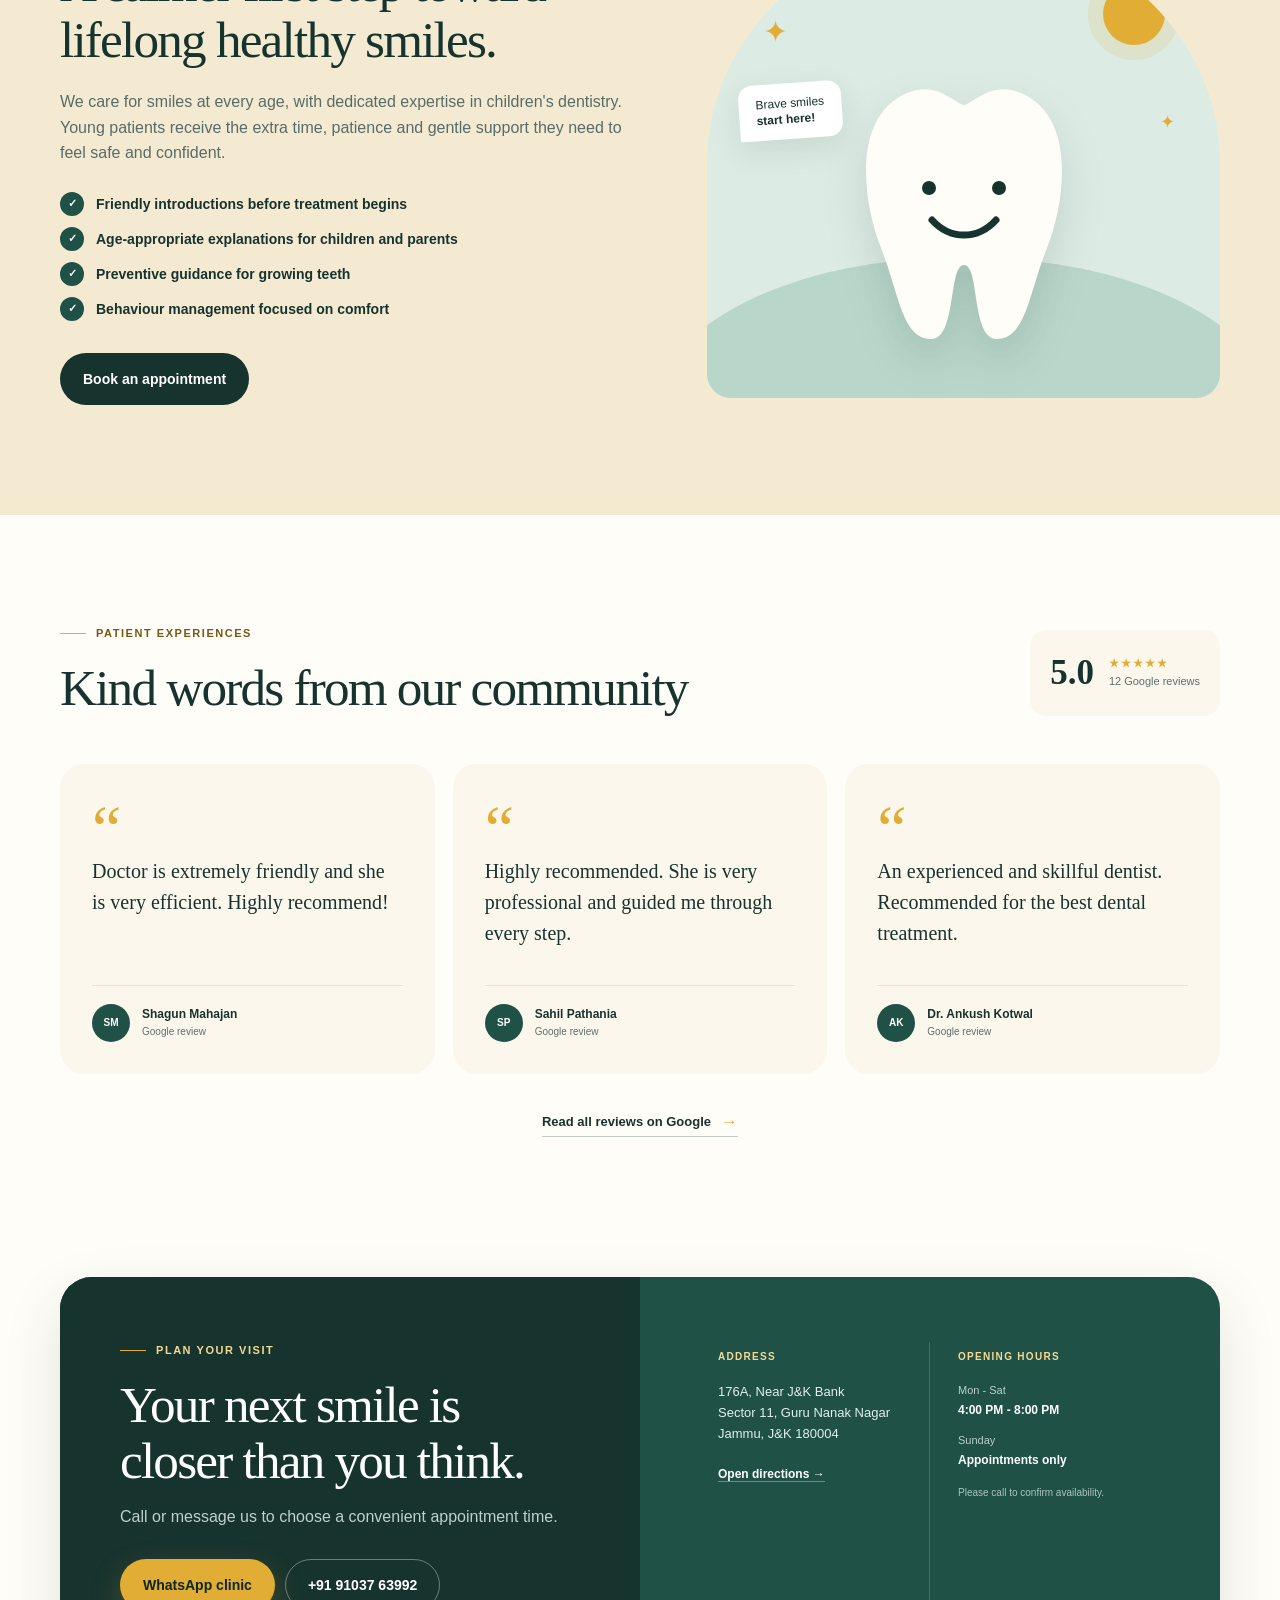
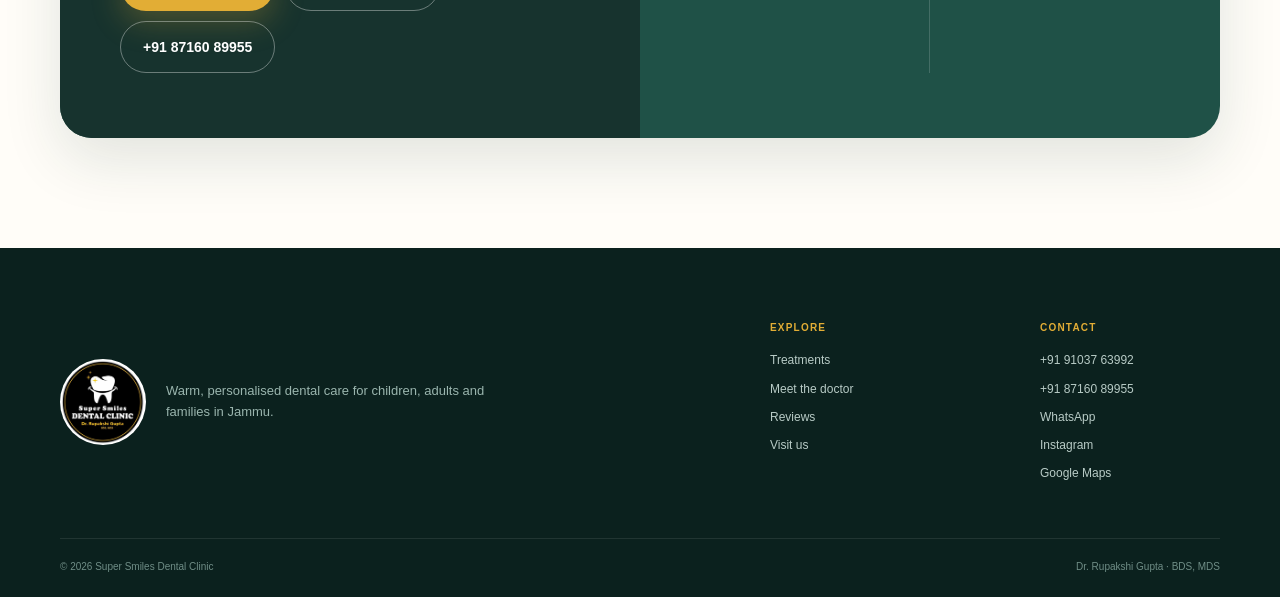
==== commit 17388ff3: "Add secondary phone and Sunday appointment note" ====
--- a/index.html
+++ b/index.html
@@ -30,6 +30,18 @@
         "url": "https://himu-gupta.github.io/super-smiles-clinic/",
         "image": "https://himu-gupta.github.io/super-smiles-clinic/assets/images/logo-original.jpg",
         "telephone": "+91-91037-63992",
+        "contactPoint": [
+          {
+            "@type": "ContactPoint",
+            "telephone": "+91-91037-63992",
+            "contactType": "appointments"
+          },
+          {
+            "@type": "ContactPoint",
+            "telephone": "+91-87160-89955",
+            "contactType": "appointments"
+          }
+        ],
         "priceRange": "$$",
         "address": {
           "@type": "PostalAddress",
@@ -39,18 +51,13 @@
           "postalCode": "180004",
           "addressCountry": "IN"
         },
+        "openingHours": "Mo-Sa 16:00-20:00; Su by appointment only",
         "openingHoursSpecification": [
           {
             "@type": "OpeningHoursSpecification",
             "dayOfWeek": ["Monday", "Tuesday", "Wednesday", "Thursday", "Friday", "Saturday"],
             "opens": "16:00",
             "closes": "20:00"
-          },
-          {
-            "@type": "OpeningHoursSpecification",
-            "dayOfWeek": "Sunday",
-            "opens": "10:00",
-            "closes": "14:00"
           }
         ],
         "sameAs": ["https://www.instagram.com/supersmilesclinic/"]
@@ -134,7 +141,7 @@
               </span>
               <span><strong>Dr. Rupakshi Gupta</strong><small>BDS, MDS · Pedodontist</small></span>
             </div>
-            <div class="open-card"><span></span> Open today · Call to confirm</div>
+            <div class="open-card"><span></span> Call to confirm availability</div>
           </div>
         </div>
       </section>
@@ -146,14 +153,16 @@
             <span><small>Find us</small><strong>Nanak Nagar, Jammu</strong></span>
             <span class="arrow" aria-hidden="true">→</span>
           </a>
-          <a href="tel:+919103763992">
+          <div>
             <span class="info-icon"><svg aria-hidden="true" viewBox="0 0 24 24"><path d="M6.6 10.8a15.5 15.5 0 0 0 6.6 6.6l2.2-2.2c.3-.3.7-.4 1-.2 1.1.4 2.3.6 3.6.6.6 0 1 .4 1 1V20c0 .6-.4 1-1 1A17 17 0 0 1 3 4c0-.6.4-1 1-1h3.5c.6 0 1 .4 1 1 0 1.3.2 2.5.6 3.6.1.4 0 .8-.3 1l-2.2 2.2Z"/></svg></span>
-            <span><small>Call for appointments</small><strong>+91 91037 63992</strong></span>
-            <span class="arrow" aria-hidden="true">→</span>
-          </a>
+            <span>
+              <small>Call for appointments</small>
+              <span class="quick-phone-list"><a href="tel:+919103763992">+91 91037 63992</a><a href="tel:+918716089955">+91 87160 89955</a></span>
+            </span>
+          </div>
           <div>
             <span class="info-icon"><svg aria-hidden="true" viewBox="0 0 24 24"><path d="M12 2a10 10 0 1 0 10 10A10 10 0 0 0 12 2Zm1 11h-2V6h2Zm4 0h-5v-2h5Z"/></svg></span>
-            <span><small>Clinic hours</small><strong>Mon-Sat 4-8 PM · Sun 10 AM-2 PM</strong></span>
+            <span><small>Clinic hours</small><strong>Mon-Sat 4-8 PM · Sunday by appointment</strong></span>
           </div>
         </div>
       </section>
@@ -297,6 +306,7 @@
             <div class="visit-actions">
               <a class="button button-primary" href="https://wa.me/919103763992?text=Hello%20Super%20Smiles%20Dental%20Clinic%2C%20I%20would%20like%20to%20book%20an%20appointment." target="_blank" rel="noopener">WhatsApp clinic</a>
               <a class="button button-outline-light" href="tel:+919103763992">+91 91037 63992</a>
+              <a class="button button-outline-light" href="tel:+918716089955">+91 87160 89955</a>
             </div>
           </div>
           <div class="visit-info">
@@ -309,7 +319,7 @@
               <small>Opening hours</small>
               <dl>
                 <div><dt>Mon - Sat</dt><dd>4:00 PM - 8:00 PM</dd></div>
-                <div><dt>Sunday</dt><dd>10:00 AM - 2:00 PM</dd></div>
+                <div><dt>Sunday</dt><dd>Appointments only</dd></div>
               </dl>
               <p class="hours-note">Please call to confirm availability.</p>
             </div>
@@ -325,7 +335,7 @@
           <p>Warm, personalised dental care for children, adults and families in Jammu.</p>
         </div>
         <div class="footer-links"><strong>Explore</strong><a href="#services">Treatments</a><a href="#doctor">Meet the doctor</a><a href="#reviews">Reviews</a><a href="#visit">Visit us</a></div>
-        <div class="footer-links"><strong>Contact</strong><a href="tel:+919103763992">+91 91037 63992</a><a href="https://wa.me/919103763992" target="_blank" rel="noopener">WhatsApp</a><a href="https://www.instagram.com/supersmilesclinic/" target="_blank" rel="noopener">Instagram</a><a href="https://www.google.com/maps/search/?api=1&query=Super+Smiles+Dental+Clinic+Jammu" target="_blank" rel="noopener">Google Maps</a></div>
+        <div class="footer-links"><strong>Contact</strong><a href="tel:+919103763992">+91 91037 63992</a><a href="tel:+918716089955">+91 87160 89955</a><a href="https://wa.me/919103763992" target="_blank" rel="noopener">WhatsApp</a><a href="https://www.instagram.com/supersmilesclinic/" target="_blank" rel="noopener">Instagram</a><a href="https://www.google.com/maps/search/?api=1&query=Super+Smiles+Dental+Clinic+Jammu" target="_blank" rel="noopener">Google Maps</a></div>
       </div>
       <div class="container footer-bottom"><span>© <span id="year">2026</span> Super Smiles Dental Clinic</span><span>Dr. Rupakshi Gupta · BDS, MDS</span></div>
     </footer>
--- a/assets/css/styles.css
+++ b/assets/css/styles.css
@@ -97,6 +97,9 @@
 .quick-info small { margin-bottom: 3px; color: #b7cbc6; font-size: 10px; font-weight: 800; letter-spacing: .1em; text-transform: uppercase; }
 .quick-info strong { font-size: 13px; line-height: 1.45; }
 .quick-info .arrow { margin-left: auto; color: var(--gold); }
+.quick-phone-list { display: flex; flex-direction: column; gap: 2px; }
+.quick-phone-list a { color: var(--white); font-size: 13px; font-weight: 800; line-height: 1.35; }
+.quick-phone-list a:hover { color: var(--gold); }
 
 .section-heading { max-width: 650px; }
 .section-heading.centered { margin: 0 auto 52px; text-align: center; }
@@ -126,10 +129,9 @@
 .doctor-image-wrap::before { content: ""; position: absolute; width: 80%; height: 85%; left: -30px; top: -30px; border: 1px solid rgba(226, 173, 53, .35); border-radius: 30px; }
 .doctor-image-card { position: relative; z-index: 2; height: 600px; overflow: hidden; border-radius: 28px; }
 .doctor-image-card img { width: 100%; height: 100%; object-fit: cover; object-position: center; }
-.experience-seal { position: absolute; z-index: 3; right: -35px; bottom: 48px; display: grid; place-items: center; width: 108px; height: 108px; color: var(--ink); background: var(--gold); border: 7px solid var(--ink); border-radius: 50%; }
-.experience-seal strong, .experience-seal span { grid-area: 1 / 1; }
-.experience-seal strong { margin-top: -15px; font-size: 14px; font-weight: 900; letter-spacing: .03em; white-space: nowrap; }
-.experience-seal span { margin-top: 24px; font-size: 8px; font-weight: 900; letter-spacing: .08em; text-transform: uppercase; }
+.experience-seal { position: absolute; z-index: 3; right: -28px; bottom: 42px; display: flex; flex-direction: column; align-items: flex-start; justify-content: center; width: 164px; min-height: 78px; padding: 14px 20px; color: var(--ink); background: var(--gold); border: 5px solid var(--ink); border-radius: 18px; box-shadow: 0 16px 32px rgba(13, 40, 36, .24); }
+.experience-seal strong { font-family: var(--font-display); font-size: 17px; line-height: 1.1; letter-spacing: .01em; white-space: nowrap; }
+.experience-seal span { margin-top: 6px; font-size: 8px; font-weight: 900; line-height: 1; letter-spacing: .11em; text-transform: uppercase; }
 .doctor-copy { max-width: 590px; }
 .doctor-copy h2 { max-width: 560px; }
 .doctor-copy > p { color: #bfd0cc; }
@@ -183,7 +185,7 @@
 .visit-card { display: grid; grid-template-columns: 1fr 1fr; overflow: hidden; color: var(--white); background: var(--green); border-radius: 32px; box-shadow: var(--shadow); }
 .visit-details { padding: 65px 60px; background: var(--ink); }
 .visit-details p { color: #bed0cb; }
-.visit-actions { display: flex; gap: 10px; margin-top: 30px; }
+.visit-actions { display: flex; flex-wrap: wrap; gap: 10px; margin-top: 30px; }
 .visit-info { display: grid; grid-template-columns: 1fr 1fr; padding: 65px 50px; }
 .visit-info-block { padding: 0 28px; border-right: 1px solid rgba(255, 255, 255, .16); }
 .visit-info-block:last-child { border-right: 0; }
@@ -259,7 +261,7 @@
   .service-card { min-height: 280px; }
   .doctor-grid { gap: 66px; }
   .doctor-image-card { height: 500px; }
-  .experience-seal { right: -8px; }
+  .experience-seal { right: 12px; bottom: 24px; width: 154px; min-height: 72px; padding: 12px 17px; }
   .credential-list strong { min-width: 130px; }
   .child-care-grid { gap: 50px; }
   .child-illustration { min-height: 420px; }
